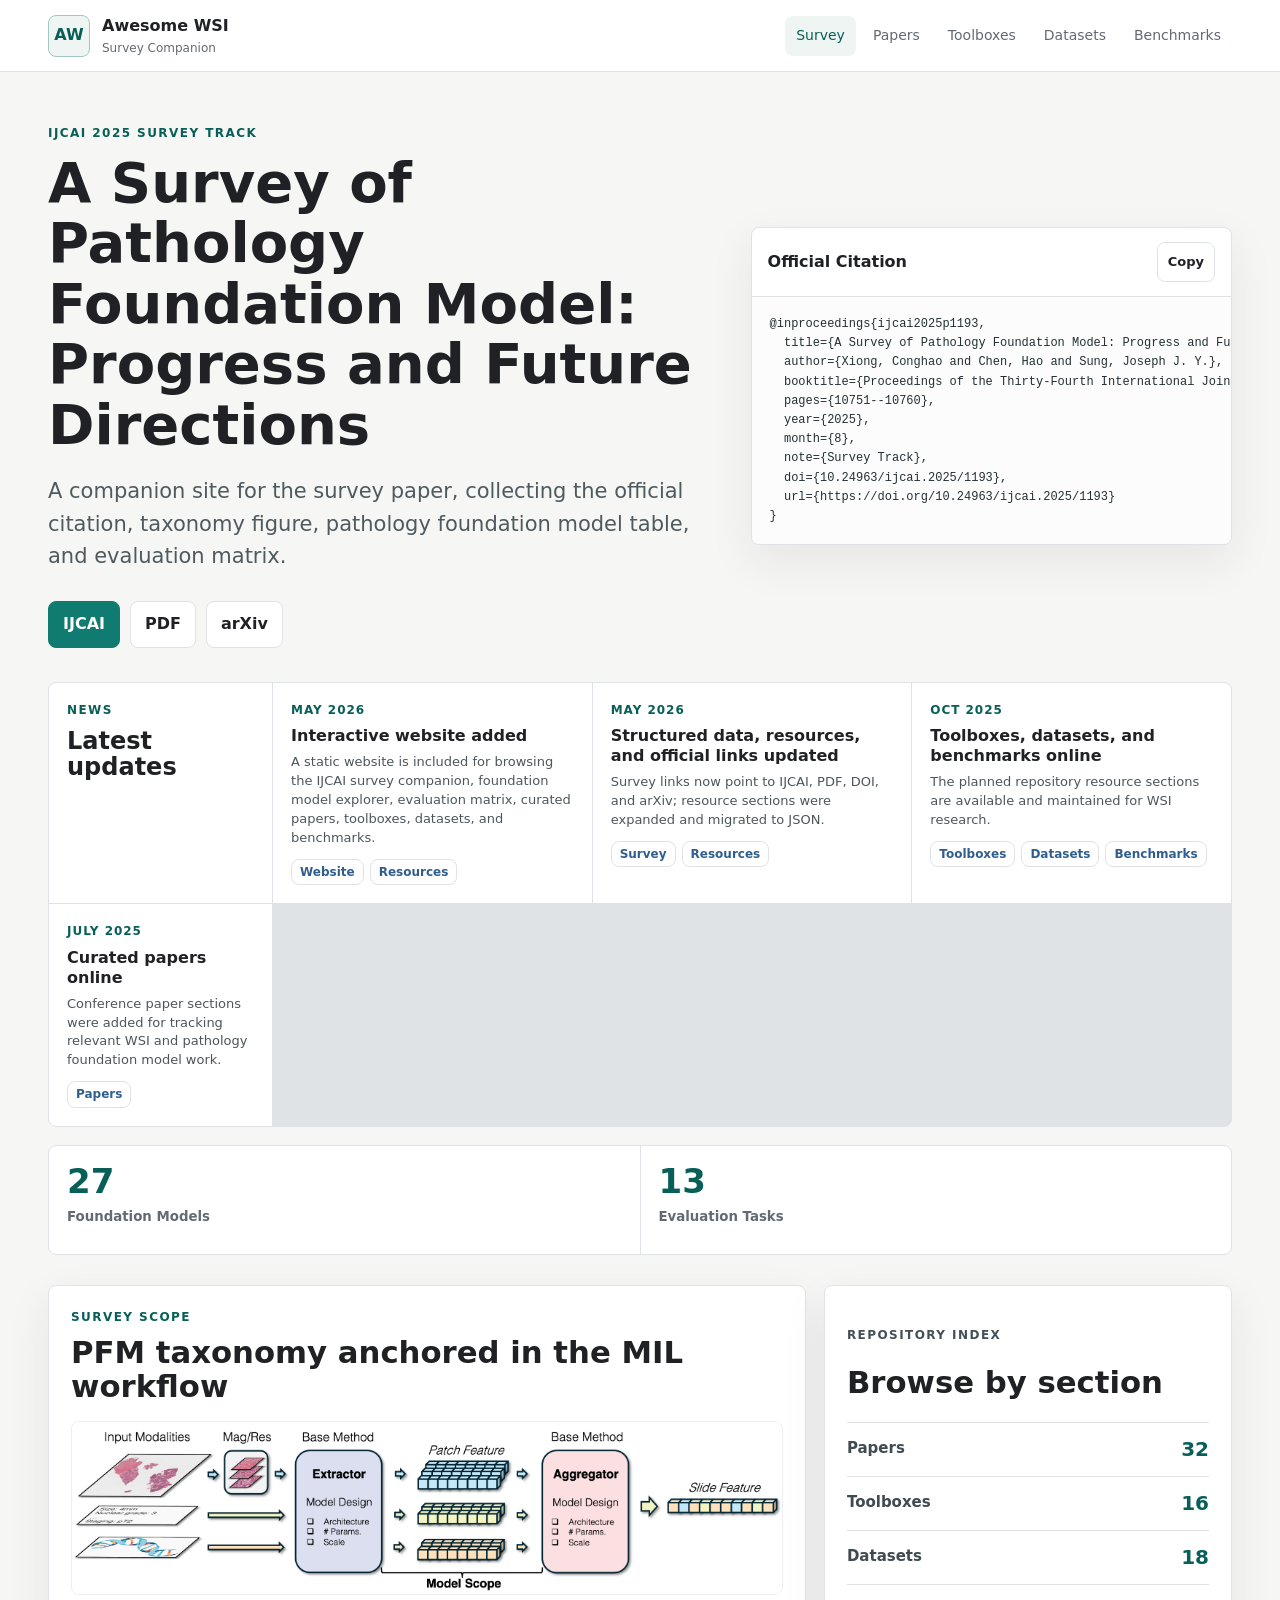
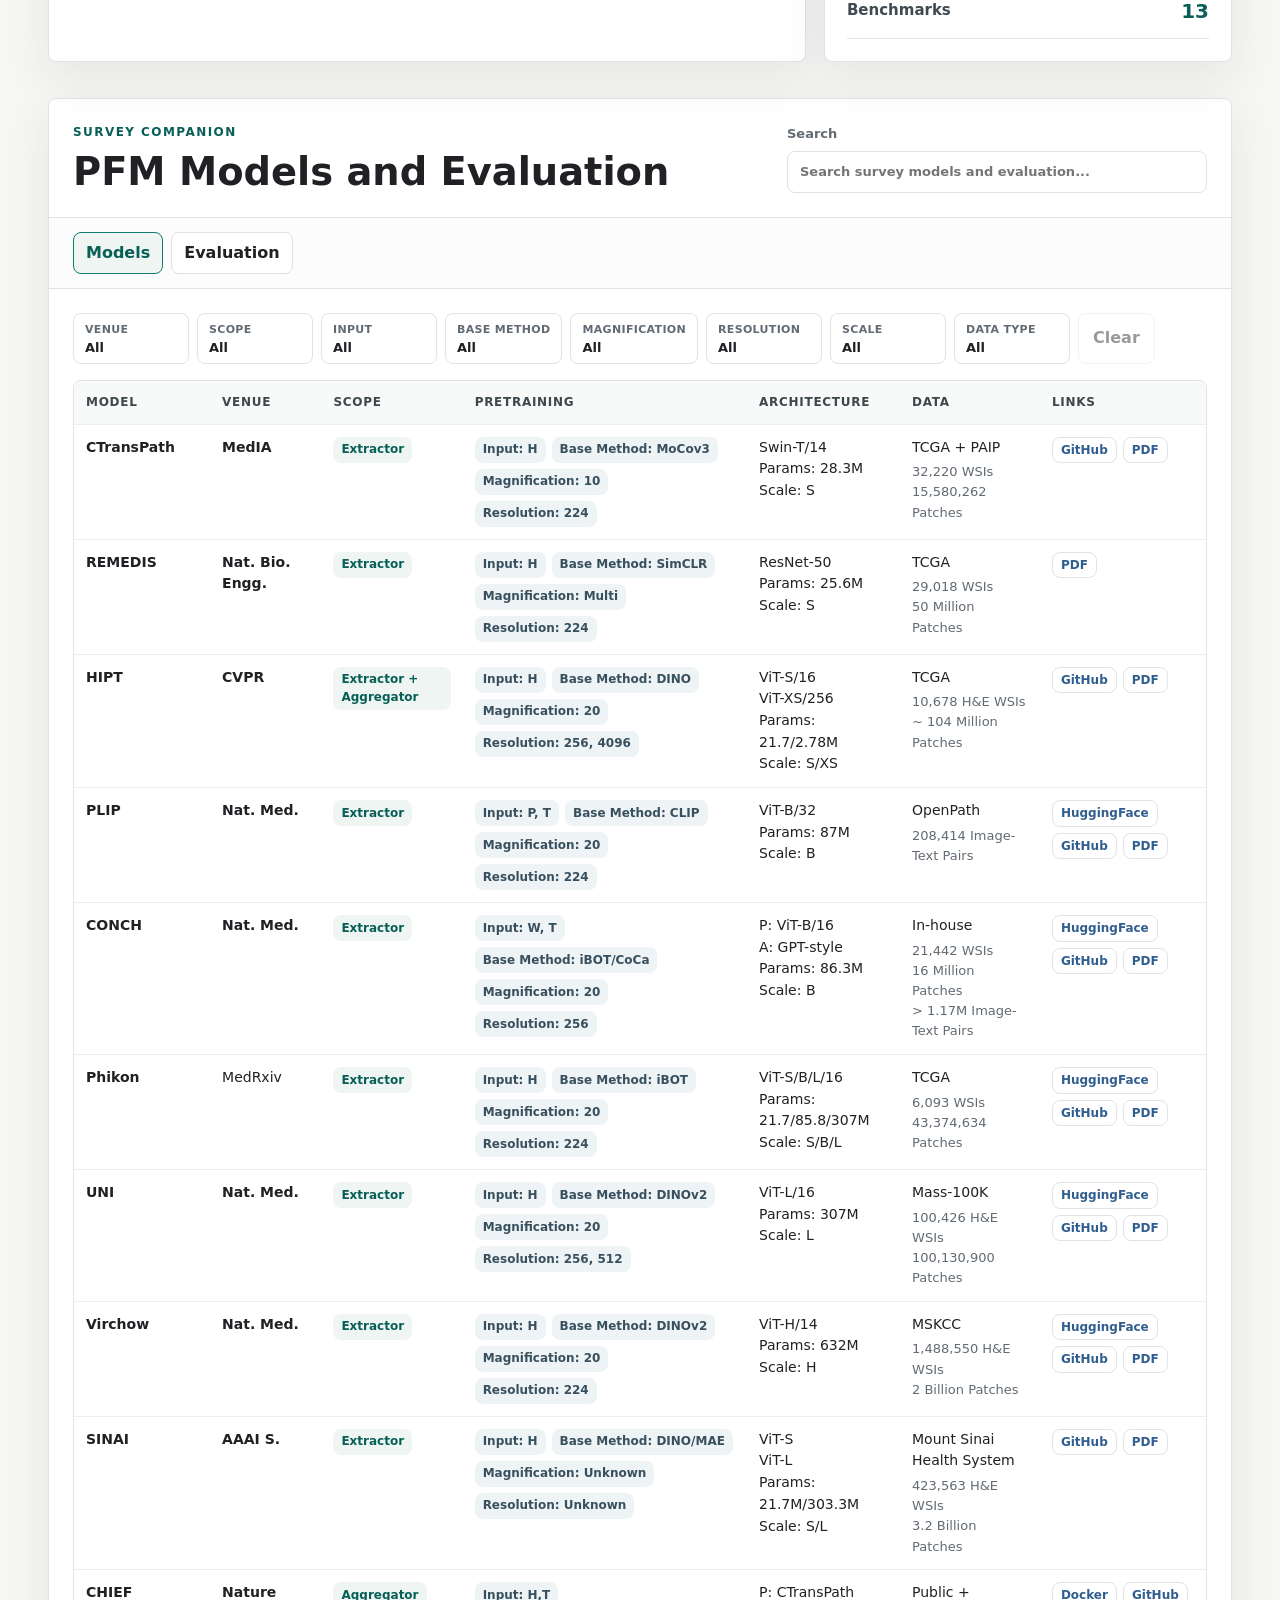
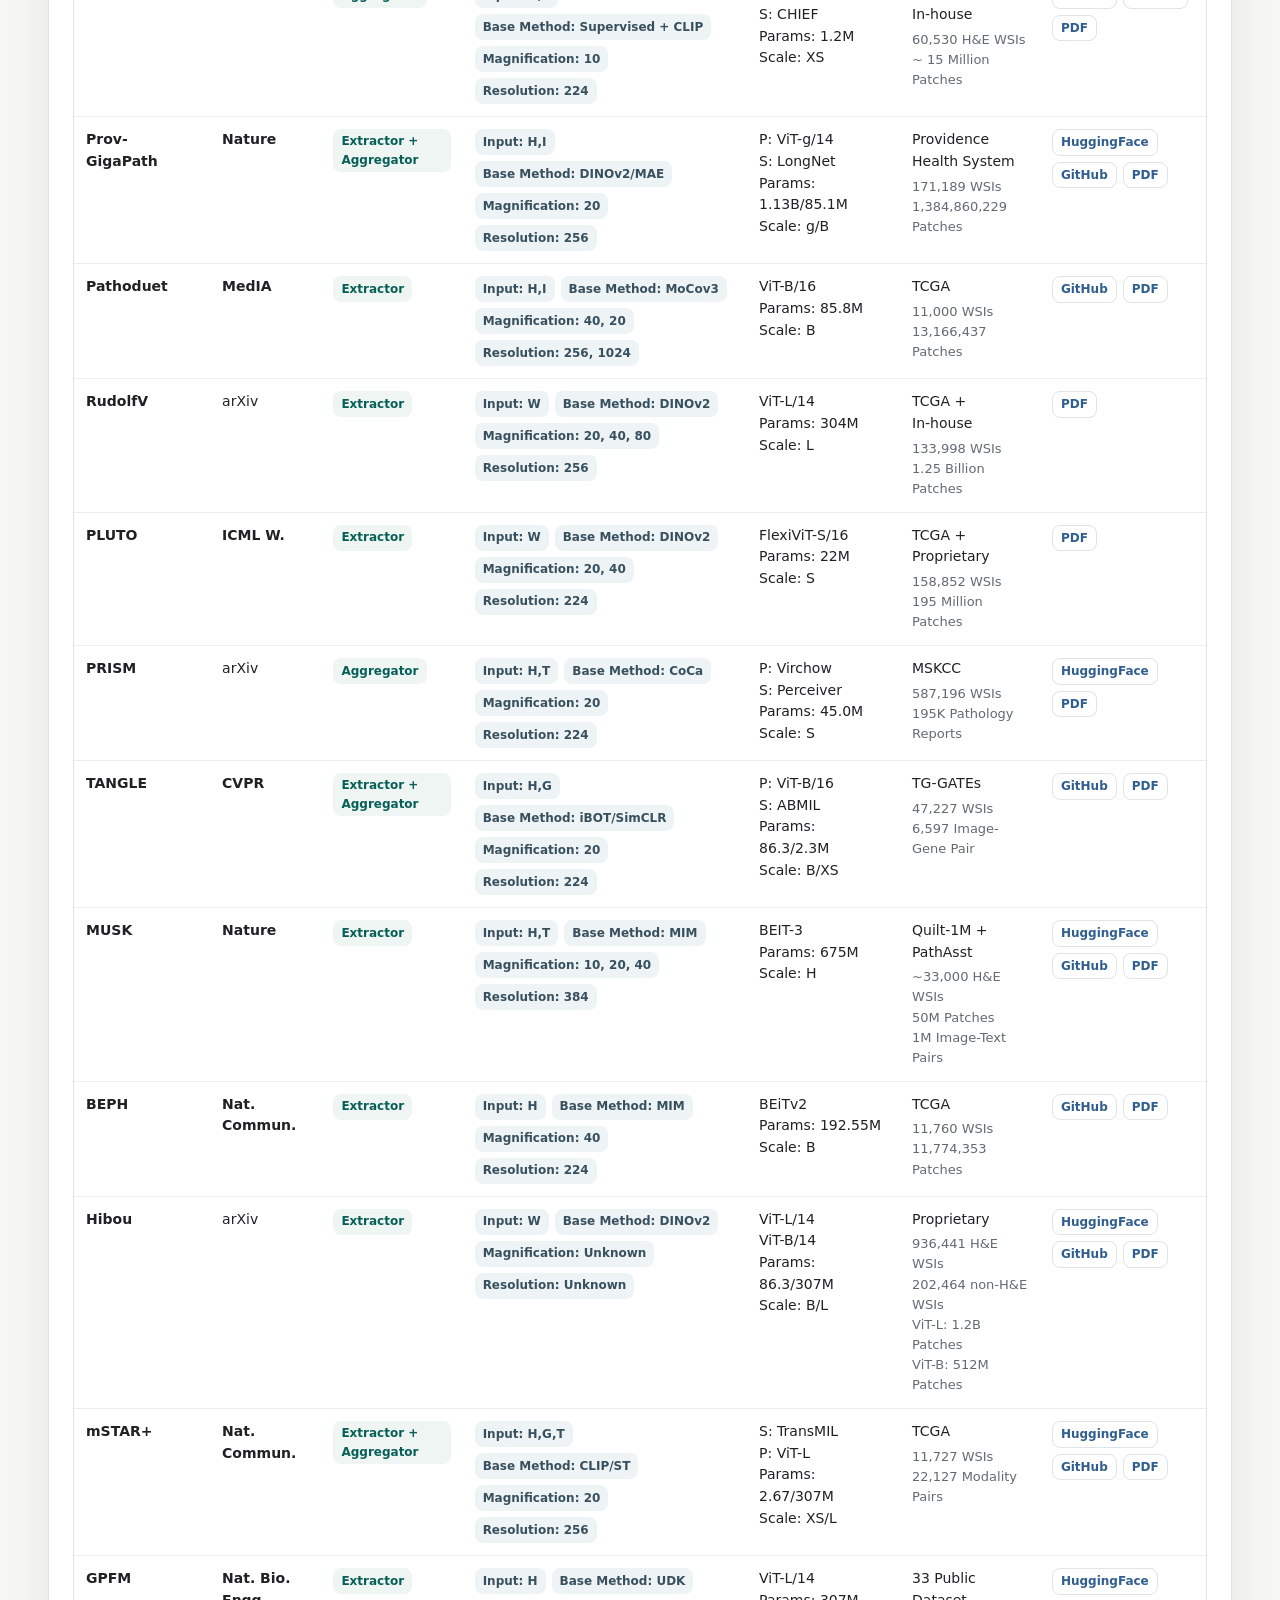
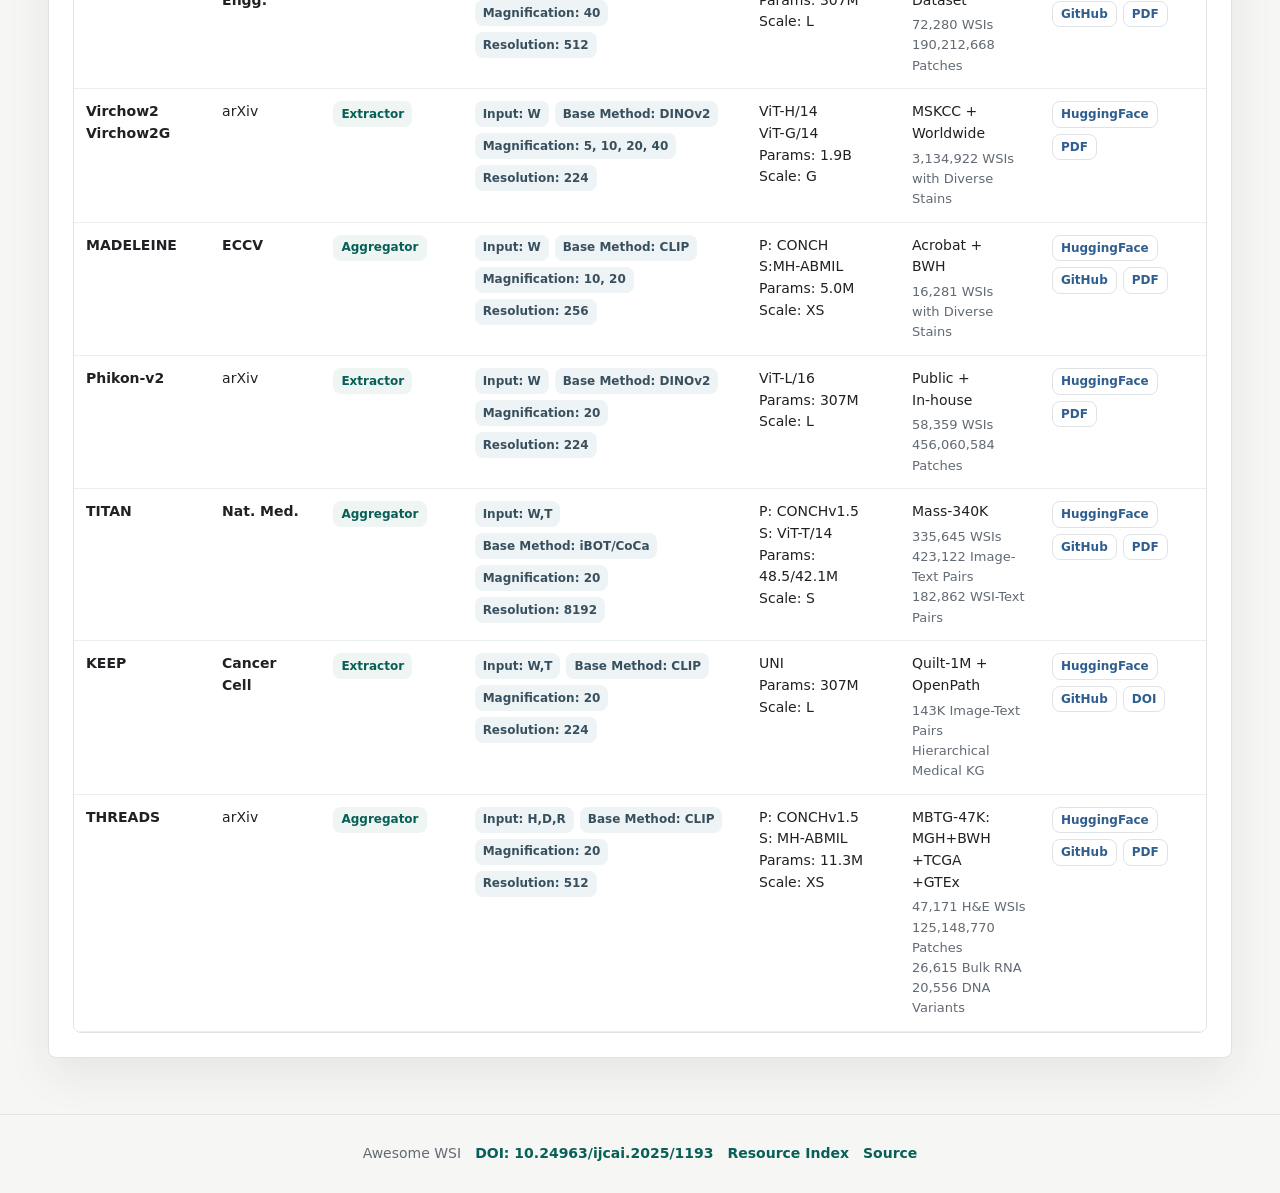
==== index.html @ 8c127a5b "Add static website and update model venues" ====
<!doctype html>
<html lang="en">
  <head>
    <meta charset="utf-8">
    <meta name="viewport" content="width=device-width, initial-scale=1">
    <title>Awesome WSI | Survey</title>
    <meta
      name="description"
      content="Companion site for the IJCAI 2025 survey on pathology foundation models."
    >
    <link rel="stylesheet" href="assets/styles.css">
  </head>
  <body>
    <header class="site-header">
      <a class="brand" href="index.html#survey" aria-label="Awesome WSI home">
        <span class="brand-mark">AW</span>
        <span>
          <strong>Awesome WSI</strong>
          <small>Survey Companion</small>
        </span>
      </a>
      <nav class="top-nav" aria-label="Primary navigation">
        <a href="#survey">Survey</a>
        <a href="resources.html#papers">Papers</a>
        <a href="resources.html#toolboxes">Toolboxes</a>
        <a href="resources.html#datasets">Datasets</a>
        <a href="resources.html#benchmarks">Benchmarks</a>
      </nav>
    </header>

    <main>
      <section class="hero" id="survey">
        <div class="hero-copy">
          <p class="eyebrow">IJCAI 2025 Survey Track</p>
          <h1>A Survey of Pathology Foundation Model: Progress and Future Directions</h1>
          <p class="lede">
            A companion site for the survey paper, collecting the official citation, taxonomy figure,
            pathology foundation model table, and evaluation matrix.
          </p>
          <div class="action-row" aria-label="Survey links">
            <a class="button primary" href="https://www.ijcai.org/proceedings/2025/1193" target="_blank" rel="noreferrer">IJCAI</a>
            <a class="button" href="https://www.ijcai.org/proceedings/2025/1193.pdf" target="_blank" rel="noreferrer">PDF</a>
            <a class="button" href="https://arxiv.org/abs/2504.04045" target="_blank" rel="noreferrer">arXiv</a>
          </div>
        </div>
        <div class="survey-panel" aria-label="Survey citation">
          <div class="panel-heading">
            <span>Official Citation</span>
            <button class="icon-button" id="copyCitation" type="button" aria-label="Copy BibTeX citation">Copy</button>
          </div>
          <pre id="citationText">@inproceedings{ijcai2025p1193,
  title={A Survey of Pathology Foundation Model: Progress and Future Directions},
  author={Xiong, Conghao and Chen, Hao and Sung, Joseph J. Y.},
  booktitle={Proceedings of the Thirty-Fourth International Joint Conference on Artificial Intelligence, IJCAI-25},
  pages={10751--10760},
  year={2025},
  month={8},
  note={Survey Track},
  doi={10.24963/ijcai.2025/1193},
  url={https://doi.org/10.24963/ijcai.2025/1193}
}</pre>
        </div>
      </section>

      <section class="news-board" aria-label="News">
        <div class="news-heading">
          <p class="eyebrow">News</p>
          <h2>Latest updates</h2>
        </div>
        <div class="news-list" id="newsList"></div>
      </section>

      <section class="summary-band" aria-label="Survey companion summary">
        <div class="metric">
          <span id="modelCount">--</span>
          <small>Foundation Models</small>
        </div>
        <div class="metric">
          <span id="evalTaskCount">--</span>
          <small>Evaluation Tasks</small>
        </div>
      </section>

      <section class="section-grid">
        <article class="taxonomy-figure">
          <div class="section-title compact">
            <p class="eyebrow">Survey Scope</p>
            <h2>PFM taxonomy anchored in the MIL workflow</h2>
          </div>
          <img src="MIL.png" alt="Hierarchical taxonomy integrated within the MIL framework for pathology foundation models">
        </article>
        <article class="resource-callout">
          <div class="section-title compact">
            <p class="eyebrow">Repository Index</p>
            <h2>Browse by section</h2>
          </div>
          <nav class="section-index" aria-label="Repository sections">
            <a href="resources.html#papers">
              <span>Papers</span>
              <strong id="paperCount">--</strong>
            </a>
            <a href="resources.html#toolboxes">
              <span>Toolboxes</span>
              <strong id="toolCount">--</strong>
            </a>
            <a href="resources.html#datasets">
              <span>Datasets</span>
              <strong id="datasetCount">--</strong>
            </a>
            <a href="resources.html#benchmarks">
              <span>Benchmarks</span>
              <strong id="benchmarkCount">--</strong>
            </a>
          </nav>
        </article>
      </section>

      <section class="workspace" id="survey-explorer" aria-label="Survey companion data explorer">
        <div class="workspace-bar">
          <div>
            <p class="eyebrow">Survey Companion</p>
            <h2>PFM Models and Evaluation</h2>
          </div>
          <label class="search-field">
            <span>Search</span>
            <input id="surveySearch" type="search" placeholder="Search survey models and evaluation...">
          </label>
        </div>

        <div class="tab-list" role="tablist" aria-label="Survey companion sections">
          <button class="tab active" type="button" data-survey-view="models">Models</button>
          <button class="tab" type="button" data-survey-view="evaluation">Evaluation</button>
        </div>

        <section class="view active" id="models" data-survey-panel="models">
          <div class="filter-panel" id="modelFilters" aria-label="Model filters"></div>
          <div class="table-wrap">
            <table class="data-table" id="modelTable">
              <thead>
                <tr>
                  <th>Model</th>
                  <th>Venue</th>
                  <th>Scope</th>
                  <th>Pretraining</th>
                  <th>Architecture</th>
                  <th>Data</th>
                  <th>Links</th>
                </tr>
              </thead>
              <tbody></tbody>
            </table>
          </div>
        </section>

        <section class="view" id="evaluation" data-survey-panel="evaluation">
          <div class="legend" id="evalLegend"></div>
          <div class="table-wrap">
            <table class="data-table compact-table" id="evaluationTable"></table>
          </div>
        </section>
      </section>
    </main>

    <footer class="site-footer">
      <span>Awesome WSI</span>
      <a href="https://doi.org/10.24963/ijcai.2025/1193" target="_blank" rel="noreferrer">DOI: 10.24963/ijcai.2025/1193</a>
      <a href="resources.html">Resource Index</a>
      <a href="https://github.com/BearCleverProud/AwesomeWSI" target="_blank" rel="noreferrer">Source</a>
    </footer>

    <script src="assets/app.js" defer></script>
  </body>
</html>
---- assets/styles.css ----
:root {
  color-scheme: light;
  --ink: #202124;
  --muted: #626a73;
  --line: #dfe3e6;
  --soft-line: #eceff1;
  --paper: #ffffff;
  --canvas: #f6f7f5;
  --wash: #eef5f2;
  --teal: #107c71;
  --teal-dark: #075f57;
  --berry: #8d315d;
  --amber: #b26b18;
  --blue: #2f5e8f;
  --shadow: 0 16px 45px rgba(32, 33, 36, 0.08);
  --radius: 8px;
  --font: Inter, ui-sans-serif, system-ui, -apple-system, BlinkMacSystemFont, "Segoe UI", sans-serif;
  --mono: "SFMono-Regular", Consolas, "Liberation Mono", monospace;
}

* {
  box-sizing: border-box;
}

html {
  scroll-behavior: smooth;
}

body {
  margin: 0;
  background: var(--canvas);
  color: var(--ink);
  font-family: var(--font);
  line-height: 1.55;
}

a {
  color: inherit;
  text-decoration: none;
}

button,
input,
select {
  font: inherit;
}

code,
pre {
  font-family: var(--mono);
}

.site-header {
  position: sticky;
  top: 0;
  z-index: 20;
  display: flex;
  align-items: center;
  justify-content: space-between;
  gap: 24px;
  min-height: 72px;
  padding: 14px clamp(18px, 4vw, 48px);
  background: rgba(255, 255, 255, 0.92);
  border-bottom: 1px solid var(--line);
  backdrop-filter: blur(16px);
}

.brand {
  display: inline-flex;
  align-items: center;
  gap: 12px;
  min-width: 210px;
}

.brand-mark {
  display: grid;
  width: 42px;
  height: 42px;
  place-items: center;
  border: 1px solid #9fc9c0;
  border-radius: var(--radius);
  background: var(--wash);
  color: var(--teal-dark);
  font-weight: 800;
  letter-spacing: 0;
}

.brand strong,
.brand small {
  display: block;
}

.brand small {
  color: var(--muted);
  font-size: 12px;
}

.top-nav {
  display: flex;
  flex-wrap: wrap;
  justify-content: flex-end;
  gap: 6px;
}

.top-nav a {
  padding: 9px 11px;
  border-radius: var(--radius);
  color: var(--muted);
  font-size: 14px;
}

.top-nav a:hover,
.top-nav a:focus-visible,
.top-nav a.active {
  background: var(--wash);
  color: var(--teal-dark);
}

main {
  width: min(1440px, 100%);
  margin: 0 auto;
  padding: 0 clamp(16px, 4vw, 48px) 56px;
}

.hero {
  display: grid;
  grid-template-columns: minmax(0, 1.15fr) minmax(340px, 0.85fr);
  gap: clamp(24px, 4vw, 56px);
  align-items: center;
  min-height: min(600px, calc(100vh - 72px));
  padding: 52px 0 34px;
}

.hero-copy {
  max-width: 820px;
}

.eyebrow {
  margin: 0 0 10px;
  color: var(--teal-dark);
  font-size: 12px;
  font-weight: 800;
  letter-spacing: 0.12em;
  text-transform: uppercase;
}

h1,
h2,
h3 {
  margin: 0;
  line-height: 1.08;
  letter-spacing: 0;
}

h1 {
  max-width: 860px;
  font-size: clamp(34px, 4.8vw, 56px);
  font-weight: 850;
}

h2 {
  font-size: clamp(26px, 3vw, 42px);
}

h3 {
  font-size: 19px;
}

.lede {
  max-width: 760px;
  margin: 20px 0 0;
  color: #4f5a5f;
  font-size: clamp(17px, 1.8vw, 21px);
}

.action-row {
  display: flex;
  flex-wrap: wrap;
  gap: 10px;
  margin-top: 28px;
}

.button,
.icon-button,
.tab {
  min-height: 40px;
  border: 1px solid var(--line);
  border-radius: var(--radius);
  background: var(--paper);
  color: var(--ink);
  cursor: pointer;
}

.button {
  display: inline-flex;
  align-items: center;
  justify-content: center;
  padding: 10px 14px;
  font-weight: 700;
}

.button.primary {
  border-color: var(--teal);
  background: var(--teal);
  color: #ffffff;
}

.button:hover,
.icon-button:hover,
.tab:hover {
  border-color: #9fb8b2;
}

.survey-panel,
.taxonomy-figure,
.resource-callout,
.workspace {
  border: 1px solid var(--line);
  border-radius: var(--radius);
  background: var(--paper);
  box-shadow: var(--shadow);
}

.survey-panel {
  overflow: hidden;
}

.panel-heading {
  display: flex;
  align-items: center;
  justify-content: space-between;
  gap: 16px;
  padding: 14px 16px;
  border-bottom: 1px solid var(--line);
  font-weight: 800;
}

.icon-button {
  padding: 7px 10px;
  font-size: 13px;
  font-weight: 800;
}

pre {
  max-height: 430px;
  margin: 0;
  overflow: auto;
  padding: 18px;
  background: #fbfcfb;
  color: #253034;
  font-size: 12px;
  line-height: 1.6;
}

.summary-band {
  display: grid;
  grid-template-columns: repeat(auto-fit, minmax(170px, 1fr));
  gap: 1px;
  overflow: hidden;
  margin: 0 0 30px;
  border: 1px solid var(--line);
  border-radius: var(--radius);
  background: var(--line);
}

.news-board {
  display: grid;
  grid-template-columns: minmax(190px, 0.7fr) repeat(3, minmax(0, 1fr));
  gap: 1px;
  overflow: hidden;
  margin: 0 0 18px;
  border: 1px solid var(--line);
  border-radius: var(--radius);
  background: var(--line);
}

.news-heading,
.news-item {
  min-height: 126px;
  padding: 18px;
  background: var(--paper);
}

.news-list {
  display: contents;
}

.news-heading h2 {
  font-size: 24px;
}

.news-item {
  display: grid;
  align-content: start;
  gap: 7px;
}

.news-item time {
  color: var(--teal-dark);
  font-size: 12px;
  font-weight: 850;
  letter-spacing: 0.08em;
  text-transform: uppercase;
}

.news-item strong {
  line-height: 1.25;
}

.news-item p {
  margin: 0;
  color: #4c565b;
  font-size: 13px;
  line-height: 1.45;
}

.news-item .link-list {
  margin-top: 4px;
}

.page-hero {
  padding: 64px 0 34px;
}

.page-hero h1 {
  max-width: 980px;
}

.page-hero .lede {
  max-width: 720px;
}

.metric {
  min-height: 108px;
  padding: 18px;
  background: var(--paper);
}

.metric span {
  display: block;
  color: var(--teal-dark);
  font-size: 34px;
  font-weight: 850;
  line-height: 1;
}

.metric small {
  display: block;
  margin-top: 9px;
  color: var(--muted);
  font-weight: 700;
}

.section-grid {
  display: grid;
  grid-template-columns: minmax(0, 1.3fr) minmax(320px, 0.7fr);
  gap: 18px;
  align-items: stretch;
  margin-bottom: 36px;
}

.taxonomy-figure,
.resource-callout {
  padding: 22px;
}

.taxonomy-figure img {
  display: block;
  width: 100%;
  margin-top: 18px;
  border: 1px solid var(--soft-line);
  border-radius: var(--radius);
  background: #fff;
}

.section-title.compact h2 {
  font-size: clamp(22px, 2.4vw, 34px);
}

.resource-callout {
  display: flex;
  align-self: stretch;
  flex-direction: column;
  justify-content: flex-start;
}

.resource-callout p {
  margin: 18px 0 22px;
  color: #445056;
}

.section-index {
  display: grid;
  margin-top: 22px;
  border-top: 1px solid var(--line);
}

.section-index a {
  display: flex;
  align-items: center;
  justify-content: space-between;
  gap: 14px;
  min-height: 54px;
  border-bottom: 1px solid var(--line);
  color: #3f4b50;
  font-weight: 800;
}

.section-index a:hover,
.section-index a:focus-visible {
  color: var(--teal-dark);
}

.section-index span {
  font-size: 15px;
}

.section-index strong {
  color: var(--teal-dark);
  font-size: 20px;
}

.workspace {
  overflow: hidden;
  scroll-margin-top: 96px;
}

.workspace-bar {
  display: flex;
  align-items: end;
  justify-content: space-between;
  gap: 24px;
  padding: 24px;
  border-bottom: 1px solid var(--line);
}

.search-field {
  display: grid;
  gap: 6px;
  width: min(420px, 100%);
  color: var(--muted);
  font-size: 13px;
  font-weight: 800;
}

.search-field input {
  width: 100%;
  height: 42px;
  border: 1px solid var(--line);
  border-radius: var(--radius);
  background: var(--paper);
  color: var(--ink);
}

.search-field input {
  padding: 0 12px;
}

.tab-list {
  display: flex;
  gap: 8px;
  padding: 14px 24px;
  overflow-x: auto;
  border-bottom: 1px solid var(--line);
  background: #fbfcfb;
}

.tab {
  padding: 8px 12px;
  white-space: nowrap;
  font-weight: 800;
}

.tab.active {
  border-color: var(--teal);
  background: var(--wash);
  color: var(--teal-dark);
}

.view {
  display: none;
  padding: 24px;
}

.view.active {
  display: block;
}

.tab-summary {
  display: flex;
  flex-wrap: wrap;
  gap: 1px;
  overflow: hidden;
  margin-bottom: 18px;
  border: 1px solid var(--line);
  border-radius: var(--radius);
  background: var(--line);
}

.summary-stat {
  display: grid;
  min-width: 170px;
  flex: 1;
  gap: 4px;
  padding: 14px 16px;
  background: #fbfcfb;
}

.summary-stat strong {
  color: var(--teal-dark);
  font-size: 24px;
  line-height: 1;
}

.summary-stat small {
  color: var(--muted);
  font-size: 12px;
  font-weight: 800;
  letter-spacing: 0.04em;
  text-transform: uppercase;
}

.ecosystem {
  margin-top: 48px;
  scroll-margin-top: 96px;
}

.ecosystem-heading {
  display: grid;
  grid-template-columns: minmax(0, 1fr) minmax(280px, 0.7fr);
  gap: 24px;
  align-items: end;
  margin-bottom: 18px;
}

.ecosystem-heading p:last-child {
  margin: 0;
  color: #4c565b;
  font-size: 16px;
}

.ecosystem-metrics {
  margin-bottom: 24px;
}

.filter-panel {
  margin-bottom: 16px;
}

.filter-strip {
  display: flex;
  flex-wrap: wrap;
  gap: 8px;
}

.filter-menu-button,
.filter-option,
.filter-clear {
  border: 1px solid var(--line);
  border-radius: var(--radius);
  background: var(--paper);
  color: var(--ink);
  cursor: pointer;
}

.filter-menu-button {
  display: grid;
  min-width: 116px;
  min-height: 46px;
  gap: 2px;
  padding: 7px 11px;
  text-align: left;
}

.filter-menu-button span {
  color: var(--muted);
  font-size: 11px;
  font-weight: 800;
  letter-spacing: 0.03em;
  text-transform: uppercase;
}

.filter-menu-button strong {
  max-width: 128px;
  overflow: hidden;
  font-size: 13px;
  line-height: 1.2;
  text-overflow: ellipsis;
  white-space: nowrap;
}

.filter-menu-button:hover,
.filter-menu-button.active,
.filter-option:hover,
.filter-option.active {
  border-color: var(--teal);
  background: var(--wash);
  color: var(--teal-dark);
}

.filter-clear {
  min-height: 46px;
  padding: 0 14px;
  font-weight: 800;
  white-space: nowrap;
}

.filter-clear:disabled {
  cursor: default;
  opacity: 0.45;
}

.filter-popover {
  margin-top: 10px;
  padding: 14px;
  border: 1px solid var(--line);
  border-radius: var(--radius);
  background: #fbfcfb;
}

.filter-options {
  display: flex;
  flex-wrap: wrap;
  gap: 8px;
}

.filter-option {
  min-height: 34px;
  padding: 6px 10px;
  font-size: 13px;
  font-weight: 800;
}

.table-wrap {
  overflow: auto;
  border: 1px solid var(--line);
  border-radius: var(--radius);
}

.data-table {
  width: 100%;
  min-width: 980px;
  border-collapse: collapse;
  background: var(--paper);
  font-size: 14px;
}

.data-table th,
.data-table td {
  padding: 12px;
  border-bottom: 1px solid var(--soft-line);
  text-align: left;
  vertical-align: top;
}

.data-table th {
  position: sticky;
  top: 0;
  z-index: 1;
  background: #f7faf8;
  color: #3d474c;
  font-size: 12px;
  letter-spacing: 0.06em;
  text-transform: uppercase;
}

.data-table tbody tr:hover {
  background: #fbfbf7;
}

.compact-table {
  min-width: 1120px;
  font-size: 13px;
}

.model-name {
  font-weight: 850;
}

.muted-lines {
  display: inline-block;
  margin-top: 4px;
  color: var(--muted);
  font-size: 13px;
}

.tag-list,
.link-list {
  display: flex;
  flex-wrap: wrap;
  gap: 6px;
}

.tag,
.link-pill,
.score-pill {
  display: inline-flex;
  align-items: center;
  min-height: 26px;
  padding: 3px 8px;
  border-radius: var(--radius);
  font-size: 12px;
  font-weight: 800;
}

.tag {
  background: #eef3f6;
  color: #38505e;
}

.tag.teal {
  background: var(--wash);
  color: var(--teal-dark);
}

.tag.berry {
  background: #f6edf2;
  color: var(--berry);
}

.link-pill {
  border: 1px solid var(--line);
  background: #fff;
  color: var(--blue);
}

.score-pill {
  justify-content: center;
  min-width: 34px;
  background: #f3f4f1;
  color: #41484d;
}

.score-pill.missing {
  color: #8b9397;
  background: #f7f7f5;
}

.score-pill.positive {
  background: var(--wash);
  color: var(--teal-dark);
}

.score-pill.zero-shot {
  background: #f2f0fa;
  color: #57478c;
}

.score-pill.finetune {
  background: #f7efe5;
  color: var(--amber);
}

.legend {
  display: flex;
  flex-wrap: wrap;
  gap: 8px;
  margin-bottom: 16px;
}

.legend-item {
  display: inline-flex;
  align-items: center;
  gap: 8px;
  min-height: 32px;
  padding: 5px 9px;
  border: 1px solid var(--line);
  border-radius: var(--radius);
  background: var(--paper);
  color: var(--muted);
  font-size: 13px;
  font-weight: 700;
}

.paper-list {
  display: grid;
  gap: 18px;
}

.conference-section {
  border: 1px solid var(--line);
  border-radius: var(--radius);
  background: var(--paper);
}

.conference-head {
  display: flex;
  align-items: center;
  justify-content: space-between;
  gap: 16px;
  padding: 16px;
  border-bottom: 1px solid var(--line);
}

.conference-head h3 {
  font-size: 22px;
}

.conference-date,
.empty-state {
  color: var(--muted);
  font-size: 13px;
  font-weight: 700;
}

.paper-items {
  display: grid;
  gap: 1px;
  background: var(--soft-line);
}

.paper-item {
  display: grid;
  gap: 8px;
  padding: 16px;
  background: var(--paper);
}

.paper-item h4 {
  margin: 0;
  font-size: 16px;
  line-height: 1.35;
}

.paper-item p {
  margin: 0;
  color: #4c565b;
}

.empty-state {
  padding: 16px;
  background: #fbfcfb;
}

.resource-grid {
  display: grid;
  gap: 18px;
}

.resource-category-head {
  display: flex;
  align-items: center;
  justify-content: space-between;
  gap: 16px;
  margin-bottom: 10px;
}

.resource-category h3 {
  margin: 0;
}

.resource-category-head span {
  color: var(--muted);
  font-size: 12px;
  font-weight: 800;
  white-space: nowrap;
}

.resource-items {
  display: grid;
  grid-template-columns: repeat(2, minmax(0, 1fr));
  gap: 10px;
}

.resource-card {
  display: grid;
  gap: 8px;
  padding: 14px;
  border: 1px solid var(--line);
  border-radius: var(--radius);
  background: var(--paper);
}

.resource-card strong {
  color: var(--teal-dark);
}

.resource-card p {
  margin: 0;
  color: #4c565b;
  font-size: 14px;
}

.site-footer {
  display: flex;
  flex-wrap: wrap;
  gap: 14px;
  justify-content: center;
  padding: 28px clamp(16px, 4vw, 48px);
  border-top: 1px solid var(--line);
  color: var(--muted);
  font-size: 14px;
}

.site-footer a {
  color: var(--teal-dark);
  font-weight: 800;
}

.load-error {
  margin: 16px;
  padding: 14px 16px;
  border: 1px solid #e0ad80;
  border-radius: var(--radius);
  background: #fff7ef;
  color: #6f3c12;
  font-weight: 700;
}

.sr-status {
  position: absolute;
  width: 1px;
  height: 1px;
  overflow: hidden;
  clip: rect(0, 0, 0, 0);
}

@media (max-width: 1020px) {
  .hero,
  .section-grid,
  .ecosystem-heading,
  .news-board {
    grid-template-columns: 1fr;
  }

  .hero {
    min-height: auto;
  }

}

@media (max-width: 760px) {
  .site-header {
    align-items: flex-start;
    flex-direction: column;
  }

  .top-nav {
    justify-content: flex-start;
  }

  .workspace-bar {
    align-items: stretch;
    flex-direction: column;
  }

  .summary-band,
  .resource-items {
    grid-template-columns: 1fr;
  }

  .view,
  .workspace-bar,
  .tab-list {
    padding-left: 16px;
    padding-right: 16px;
  }

  h1 {
    font-size: clamp(30px, 10vw, 42px);
  }
}
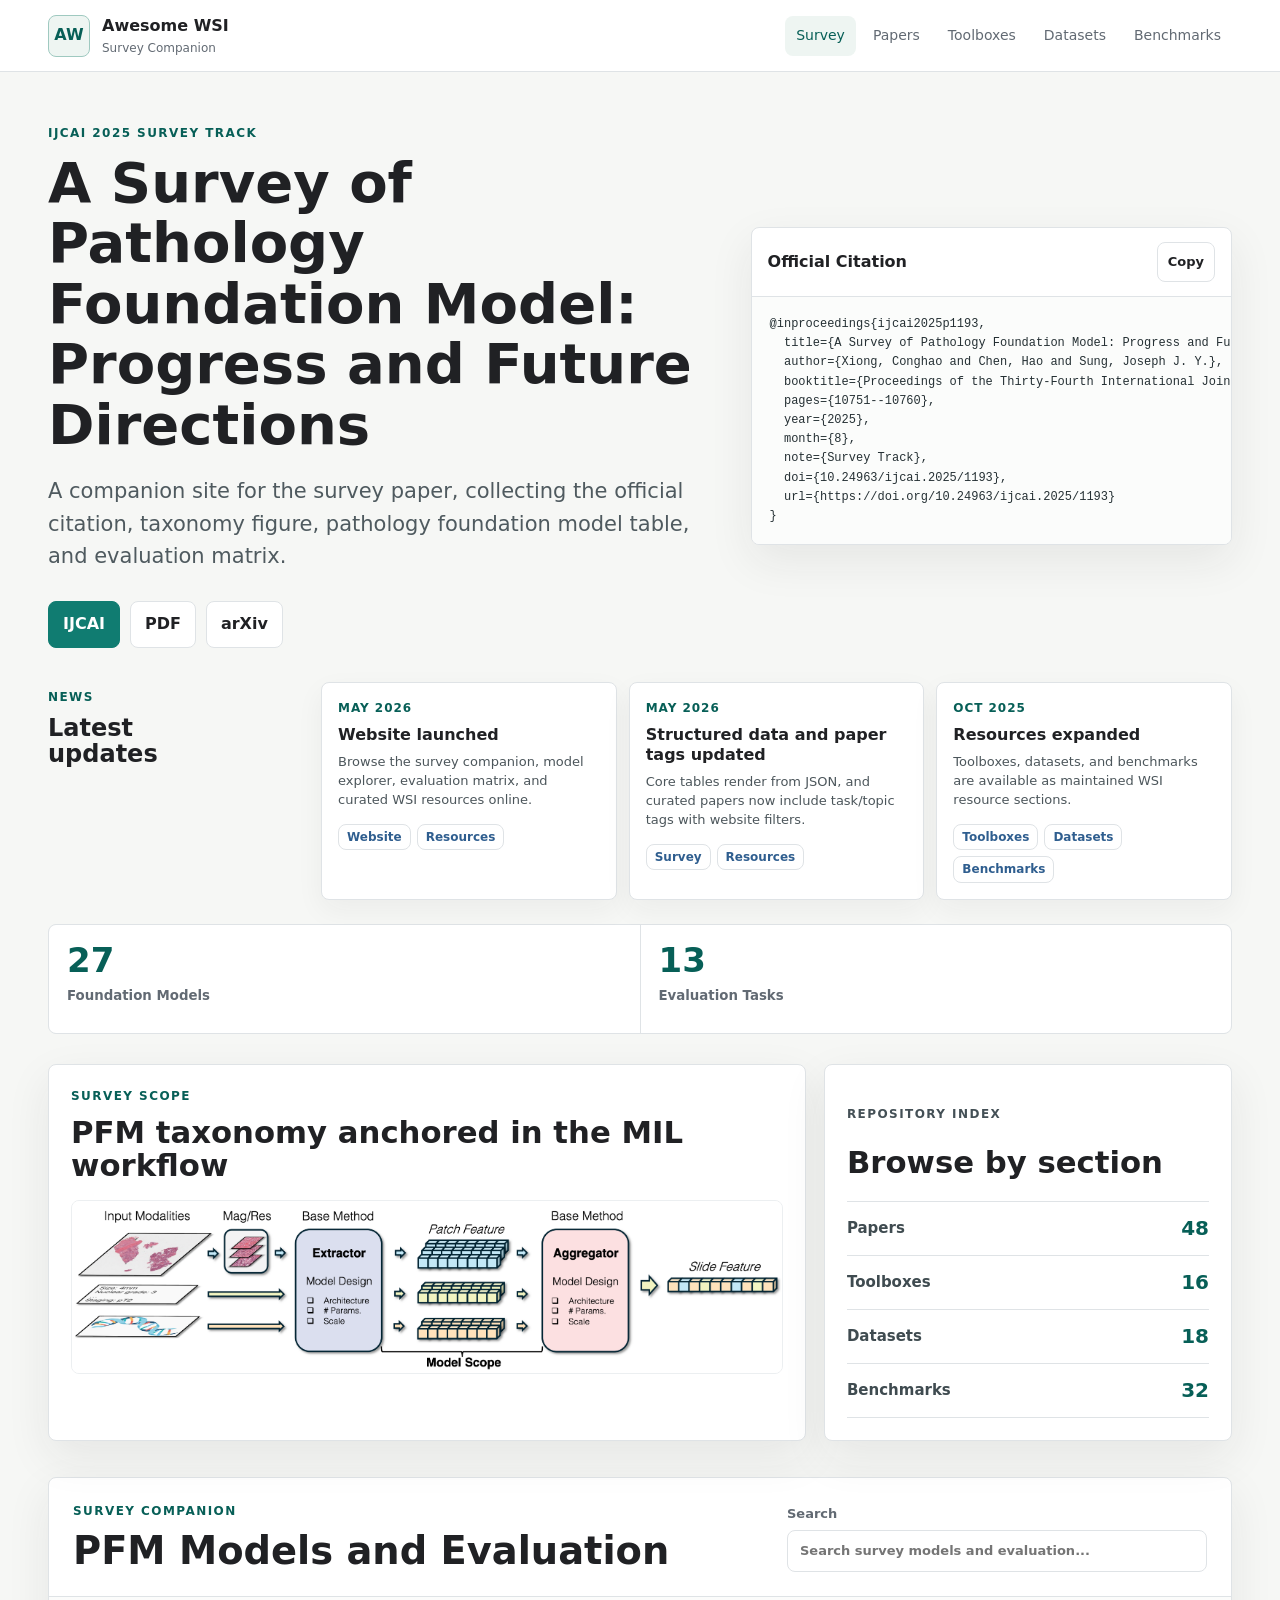
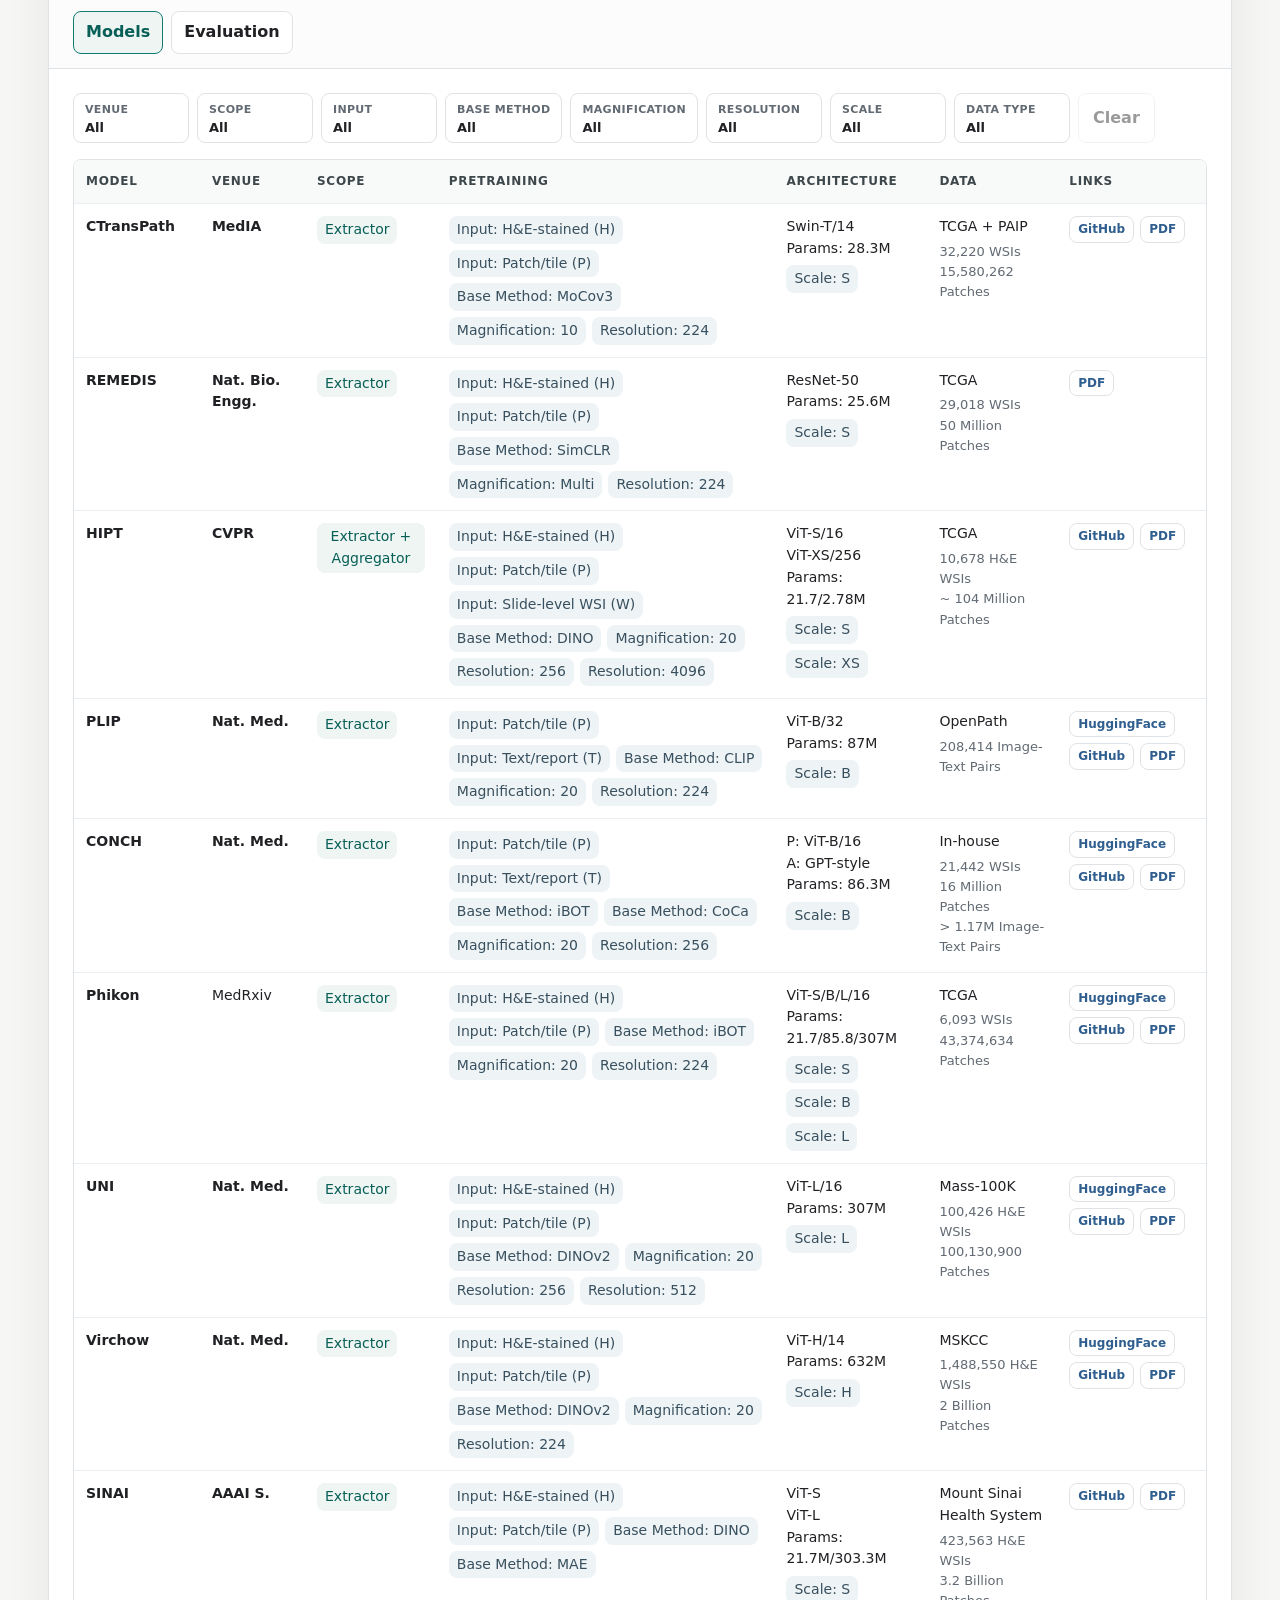
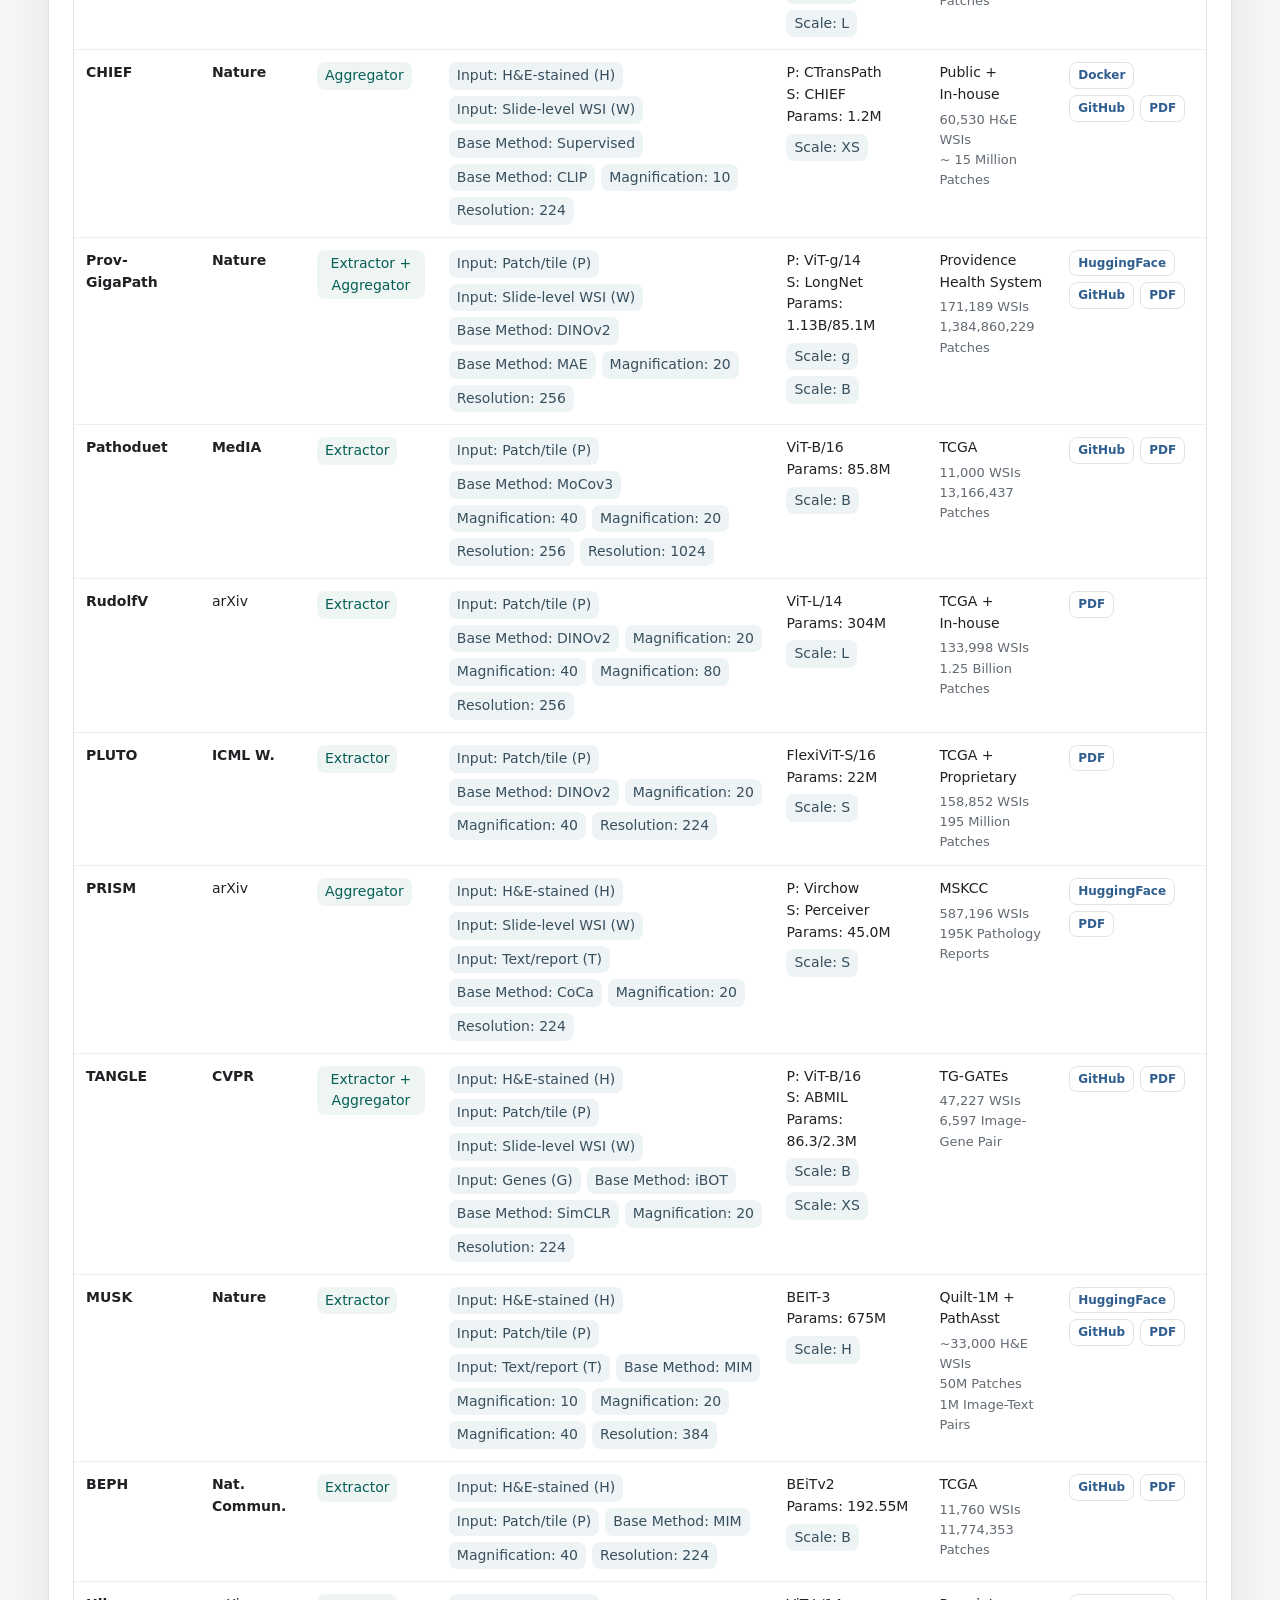
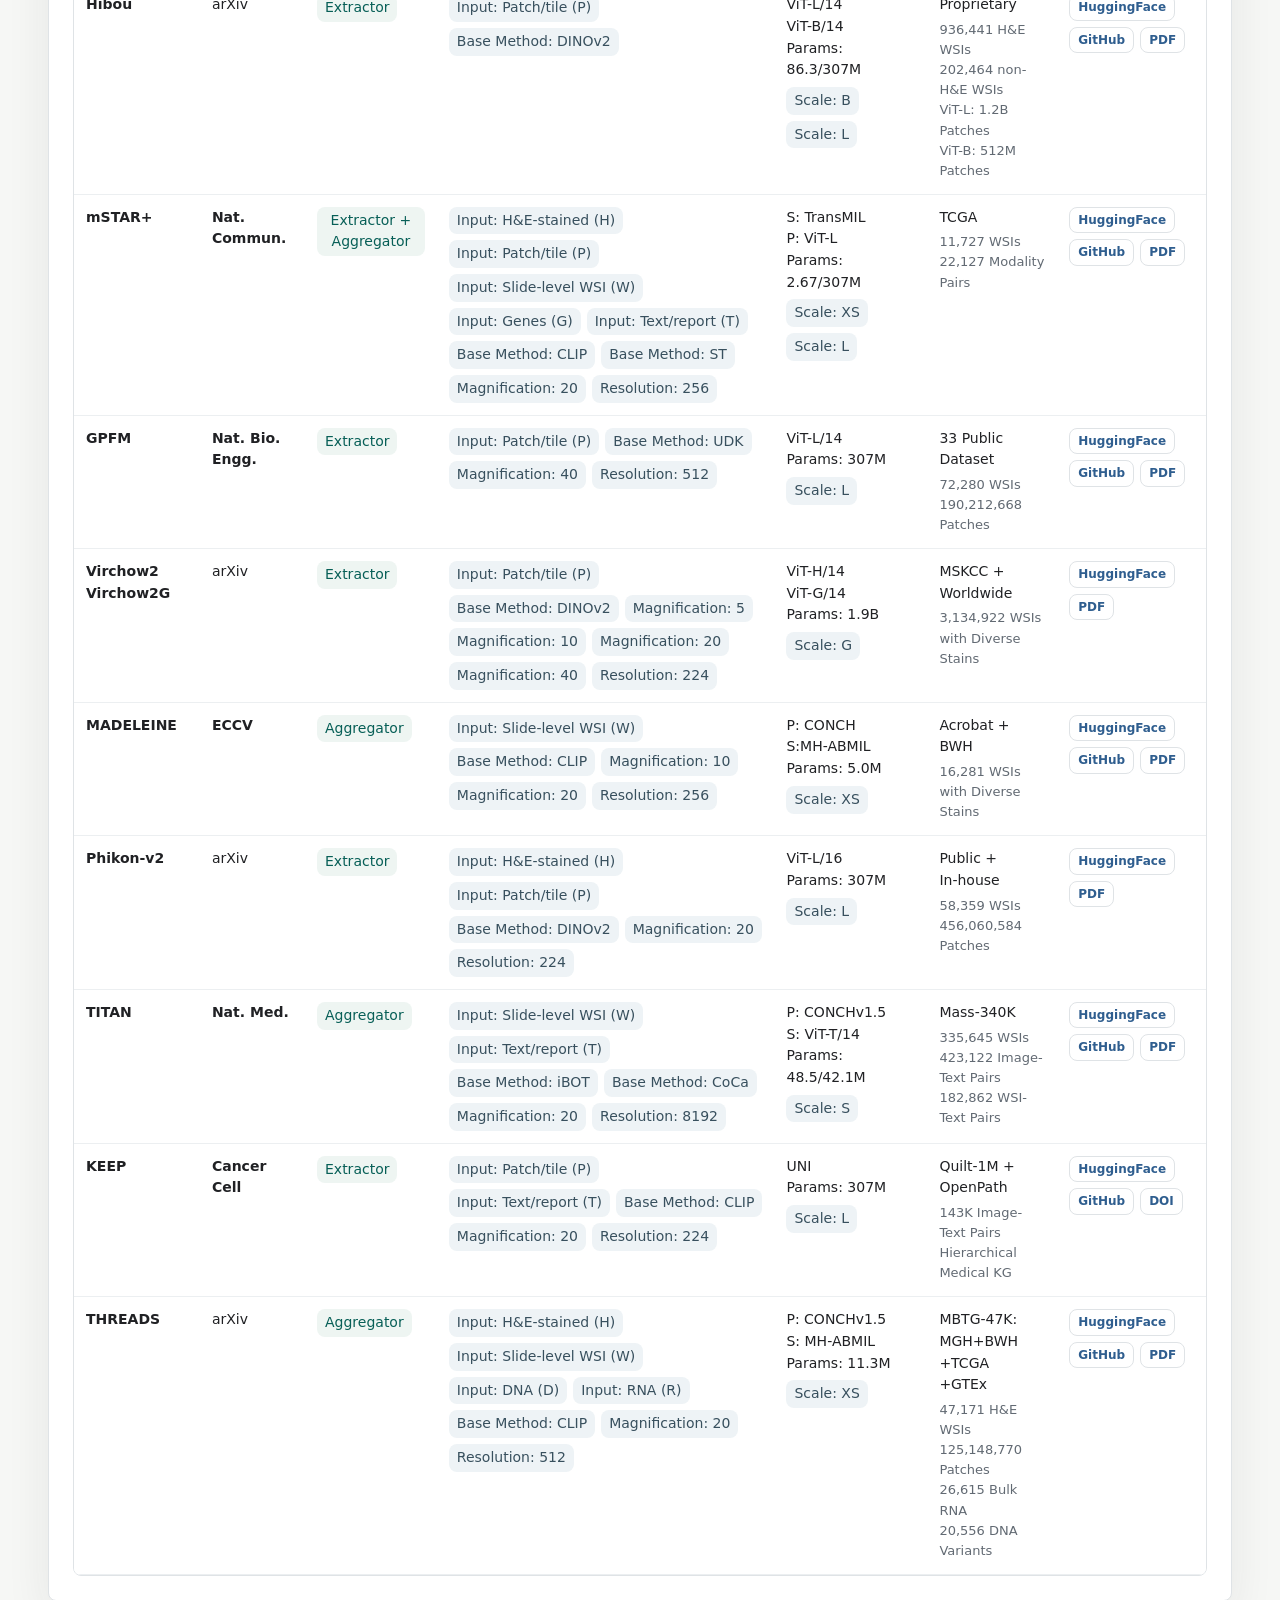
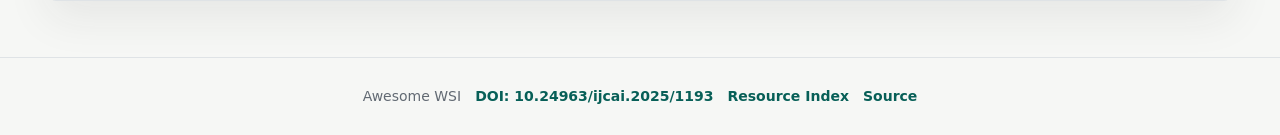
==== commit ec341784: "Improve mobile layout and benchmarks" ====
--- a/index.html
+++ b/index.html
@@ -134,7 +134,7 @@
 
         <section class="view active" id="models" data-survey-panel="models">
           <div class="filter-panel" id="modelFilters" aria-label="Model filters"></div>
-          <div class="table-wrap">
+          <div class="table-wrap model-table-wrap">
             <table class="data-table" id="modelTable">
               <thead>
                 <tr>
@@ -154,7 +154,7 @@
 
         <section class="view" id="evaluation" data-survey-panel="evaluation">
           <div class="legend" id="evalLegend"></div>
-          <div class="table-wrap">
+          <div class="table-wrap evaluation-table-wrap">
             <table class="data-table compact-table" id="evaluationTable"></table>
           </div>
         </section>
--- a/assets/styles.css
+++ b/assets/styles.css
@@ -265,34 +265,42 @@
 
 .news-board {
   display: grid;
-  grid-template-columns: minmax(190px, 0.7fr) repeat(3, minmax(0, 1fr));
-  gap: 1px;
-  overflow: hidden;
-  margin: 0 0 18px;
-  border: 1px solid var(--line);
-  border-radius: var(--radius);
-  background: var(--line);
+  grid-template-columns: minmax(180px, 0.28fr) minmax(0, 1fr);
+  align-items: stretch;
+  gap: 18px;
+  margin: 0 0 24px;
 }
 
 .news-heading,
 .news-item {
-  min-height: 126px;
-  padding: 18px;
   background: var(--paper);
 }
 
+.news-heading {
+  padding: 6px 0 0;
+  background: transparent;
+}
+
 .news-list {
-  display: contents;
+  display: grid;
+  grid-template-columns: repeat(3, minmax(0, 1fr));
+  gap: 12px;
 }
 
 .news-heading h2 {
+  max-width: 180px;
   font-size: 24px;
 }
 
 .news-item {
   display: grid;
   align-content: start;
-  gap: 7px;
+  gap: 8px;
+  min-height: 166px;
+  padding: 16px;
+  border: 1px solid var(--line);
+  border-radius: var(--radius);
+  box-shadow: 0 10px 28px rgba(32, 33, 36, 0.05);
 }
 
 .news-item time {
@@ -315,7 +323,7 @@
 }
 
 .news-item .link-list {
-  margin-top: 4px;
+  margin-top: 6px;
 }
 
 .page-hero {
@@ -545,6 +553,69 @@
 
 .filter-panel {
   margin-bottom: 16px;
+}
+
+.paper-tools {
+  display: grid;
+  gap: 12px;
+  margin-bottom: 16px;
+}
+
+.tag-definition-panel {
+  display: grid;
+  grid-template-columns: repeat(2, minmax(0, 1fr));
+  gap: 1px;
+  overflow: hidden;
+  border: 1px solid var(--line);
+  border-radius: var(--radius);
+  background: var(--line);
+}
+
+.definition-group {
+  display: grid;
+  gap: 10px;
+  padding: 14px;
+  background: #fbfcfb;
+}
+
+.definition-group strong {
+  display: flex;
+  flex-wrap: wrap;
+  gap: 6px;
+  align-items: baseline;
+}
+
+.definition-group strong span {
+  color: var(--muted);
+  font-size: 12px;
+  font-weight: 800;
+  text-transform: uppercase;
+}
+
+.definition-tags {
+  display: flex;
+  flex-wrap: wrap;
+  gap: 6px;
+}
+
+.definition-tag {
+  display: inline-flex;
+  align-items: center;
+  min-height: 26px;
+  padding: 3px 8px;
+  border: 1px solid var(--line);
+  border-radius: var(--radius);
+  background: var(--paper);
+  color: #405057;
+  cursor: pointer;
+  font-size: 12px;
+  font-weight: 800;
+}
+
+.definition-tag.active {
+  border-color: var(--teal);
+  background: var(--wash);
+  color: var(--teal-dark);
 }
 
 .filter-strip {
@@ -704,8 +775,20 @@
 }
 
 .tag {
+  border: 0;
   background: #eef3f6;
   color: #38505e;
+}
+
+.tag-button {
+  cursor: pointer;
+  font: inherit;
+}
+
+.tag-button:hover,
+.tag-button:focus-visible,
+.tag.active {
+  box-shadow: inset 0 0 0 1px currentColor;
 }
 
 .tag.teal {
@@ -820,6 +903,16 @@
   margin: 0;
   font-size: 16px;
   line-height: 1.35;
+}
+
+.paper-tags {
+  display: flex;
+  flex-wrap: wrap;
+  gap: 6px;
+}
+
+.model-meta-tags {
+  margin-top: 6px;
 }
 
 .paper-item p {
@@ -923,6 +1016,10 @@
     grid-template-columns: 1fr;
   }
 
+  .news-heading h2 {
+    max-width: none;
+  }
+
   .hero {
     min-height: auto;
   }
@@ -930,33 +1027,339 @@
 }
 
 @media (max-width: 760px) {
+  body {
+    overflow-x: hidden;
+  }
+
+  main {
+    padding: 0 12px 40px;
+  }
+
   .site-header {
     align-items: flex-start;
     flex-direction: column;
+    gap: 10px;
+    min-height: 0;
+    padding: 10px 12px 12px;
+  }
+
+  .brand {
+    min-width: 0;
+    gap: 10px;
+  }
+
+  .brand-mark {
+    width: 38px;
+    height: 38px;
+    flex: 0 0 auto;
+  }
+
+  .brand strong {
+    font-size: 15px;
+  }
+
+  .brand small {
+    font-size: 11px;
   }
 
   .top-nav {
+    width: 100%;
+    flex-wrap: nowrap;
     justify-content: flex-start;
+    overflow-x: auto;
+    padding-bottom: 2px;
+    scrollbar-width: none;
+    -webkit-overflow-scrolling: touch;
+  }
+
+  .top-nav::-webkit-scrollbar {
+    display: none;
+  }
+
+  .top-nav a {
+    flex: 0 0 auto;
+    padding: 8px 10px;
+    font-size: 13px;
+  }
+
+  .hero {
+    padding: 30px 0 24px;
+  }
+
+  .page-hero {
+    padding: 34px 0 24px;
   }
 
   .workspace-bar {
     align-items: stretch;
     flex-direction: column;
-  }
-
-  .summary-band,
-  .resource-items {
+    gap: 12px;
+    padding: 16px;
+  }
+
+  .workspace-bar h2 {
+    font-size: 24px;
+  }
+
+  .news-list {
     grid-template-columns: 1fr;
+  }
+
+  .resource-items,
+  .tag-definition-panel {
+    grid-template-columns: 1fr;
+  }
+
+  .summary-band {
+    grid-template-columns: repeat(2, minmax(0, 1fr));
+    gap: 8px;
+    border: 0;
+    background: transparent;
+  }
+
+  .metric {
+    min-height: 84px;
+    padding: 14px;
+    border: 1px solid var(--line);
+    border-radius: var(--radius);
+  }
+
+  .metric span {
+    font-size: 26px;
   }
 
   .view,
   .workspace-bar,
   .tab-list {
-    padding-left: 16px;
-    padding-right: 16px;
+    padding-left: 14px;
+    padding-right: 14px;
+  }
+
+  .tab-list {
+    gap: 6px;
+    padding-top: 10px;
+    padding-bottom: 10px;
+  }
+
+  .tab {
+    min-height: 36px;
+    padding: 7px 10px;
+    font-size: 13px;
+  }
+
+  .filter-strip {
+    flex-wrap: nowrap;
+    overflow-x: auto;
+    margin-right: -14px;
+    padding: 1px 14px 6px 0;
+    scrollbar-width: thin;
+    -webkit-overflow-scrolling: touch;
+  }
+
+  .filter-menu-button {
+    min-width: 124px;
+    min-height: 42px;
+    flex: 0 0 124px;
+    padding: 7px 10px;
+  }
+
+  .filter-menu-button strong {
+    max-width: 104px;
+    font-size: 12px;
+  }
+
+  .filter-clear {
+    min-height: 42px;
+    flex: 0 0 auto;
+    padding: 0 12px;
+  }
+
+  .filter-popover {
+    max-height: 280px;
+    overflow: auto;
+    margin-top: 8px;
+    padding: 10px;
+  }
+
+  .filter-options {
+    gap: 6px;
+  }
+
+  .filter-option {
+    min-height: 32px;
+    padding: 5px 9px;
+    font-size: 12px;
+  }
+
+  .model-table-wrap {
+    overflow: visible;
+    border: 0;
+    border-radius: 0;
+  }
+
+  #modelTable {
+    min-width: 0;
+    border-collapse: separate;
+    background: transparent;
+    font-size: 14px;
+  }
+
+  #modelTable,
+  #modelTable tbody,
+  #modelTable tr,
+  #modelTable td {
+    display: block;
+    width: 100%;
+  }
+
+  #modelTable thead {
+    display: none;
+  }
+
+  #modelTable tbody {
+    display: grid;
+    gap: 10px;
+  }
+
+  #modelTable tr {
+    display: grid;
+    grid-template-columns: repeat(6, minmax(0, 1fr));
+    column-gap: 10px;
+    padding: 10px 12px;
+    border: 1px solid var(--line);
+    border-radius: var(--radius);
+    background: var(--paper);
+    box-shadow: 0 8px 20px rgba(32, 33, 36, 0.05);
+  }
+
+  #modelTable td {
+    display: grid;
+    gap: 4px;
+    padding: 6px 0;
+    border-bottom: 0;
+  }
+
+  #modelTable td[data-label="Model"],
+  #modelTable td[data-label="Pretraining"] {
+    grid-column: 1 / -1;
+  }
+
+  #modelTable td[data-label="Scope"] {
+    grid-column: 4 / -1;
+  }
+
+  #modelTable td[data-label="Venue"] {
+    grid-column: 1 / 4;
+  }
+
+  #modelTable td[data-label="Architecture"] {
+    grid-column: 1 / 3;
+  }
+
+  #modelTable td[data-label="Data"] {
+    grid-column: 3 / 5;
+  }
+
+  #modelTable td[data-label="Links"] {
+    grid-column: 5 / -1;
+  }
+
+  #modelTable td[data-label="Venue"],
+  #modelTable td[data-label="Scope"],
+  #modelTable td[data-label="Pretraining"],
+  #modelTable td[data-label="Architecture"],
+  #modelTable td[data-label="Data"],
+  #modelTable td[data-label="Links"] {
+    align-content: start;
+    justify-items: center;
+    min-width: 0;
+    padding: 6px 0 8px;
+    text-align: center;
+  }
+
+  #modelTable td[data-label="Venue"],
+  #modelTable td[data-label="Scope"],
+  #modelTable td[data-label="Pretraining"],
+  #modelTable td[data-label="Architecture"],
+  #modelTable td[data-label="Data"],
+  #modelTable td[data-label="Links"] {
+    border-top: 1px solid var(--soft-line);
+  }
+
+  #modelTable td[data-label="Architecture"],
+  #modelTable td[data-label="Data"],
+  #modelTable td[data-label="Links"] {
+    padding-top: 8px;
+  }
+
+  #modelTable td::before {
+    content: attr(data-label);
+    color: var(--muted);
+    font-size: 11px;
+    font-weight: 850;
+    letter-spacing: 0.06em;
+    text-transform: uppercase;
+  }
+
+  #modelTable td[data-label="Model"] {
+    padding-top: 0;
+    padding-bottom: 6px;
+  }
+
+  #modelTable td[data-label="Model"]::before {
+    display: none;
+  }
+
+  #modelTable td[data-label="Pretraining"]::before {
+    width: 100%;
+    text-align: center;
+  }
+
+  #modelTable td[data-label="Pretraining"] .tag-list {
+    width: 100%;
+    justify-content: center;
+  }
+
+  #modelTable .model-name {
+    font-size: 18px;
+  }
+
+  #modelTable td[data-label="Architecture"] .model-meta-tags {
+    margin-top: 4px;
+  }
+
+  #modelTable td[data-label="Architecture"],
+  #modelTable td[data-label="Data"],
+  #modelTable td[data-label="Links"] {
+    overflow-wrap: anywhere;
+  }
+
+  #modelTable .muted-lines {
+    margin-top: 2px;
+    font-size: 12px;
+    line-height: 1.35;
+  }
+
+  #modelTable .tag-list,
+  #modelTable .link-list {
+    justify-content: center;
+    gap: 5px;
+  }
+
+  #modelTable .tag,
+  #modelTable .link-pill {
+    min-height: 24px;
+    padding: 3px 7px;
+    font-size: 11px;
   }
 
   h1 {
     font-size: clamp(30px, 10vw, 42px);
   }
 }
+
+@media (max-width: 420px) {
+  .summary-band {
+    grid-template-columns: 1fr;
+  }
+}
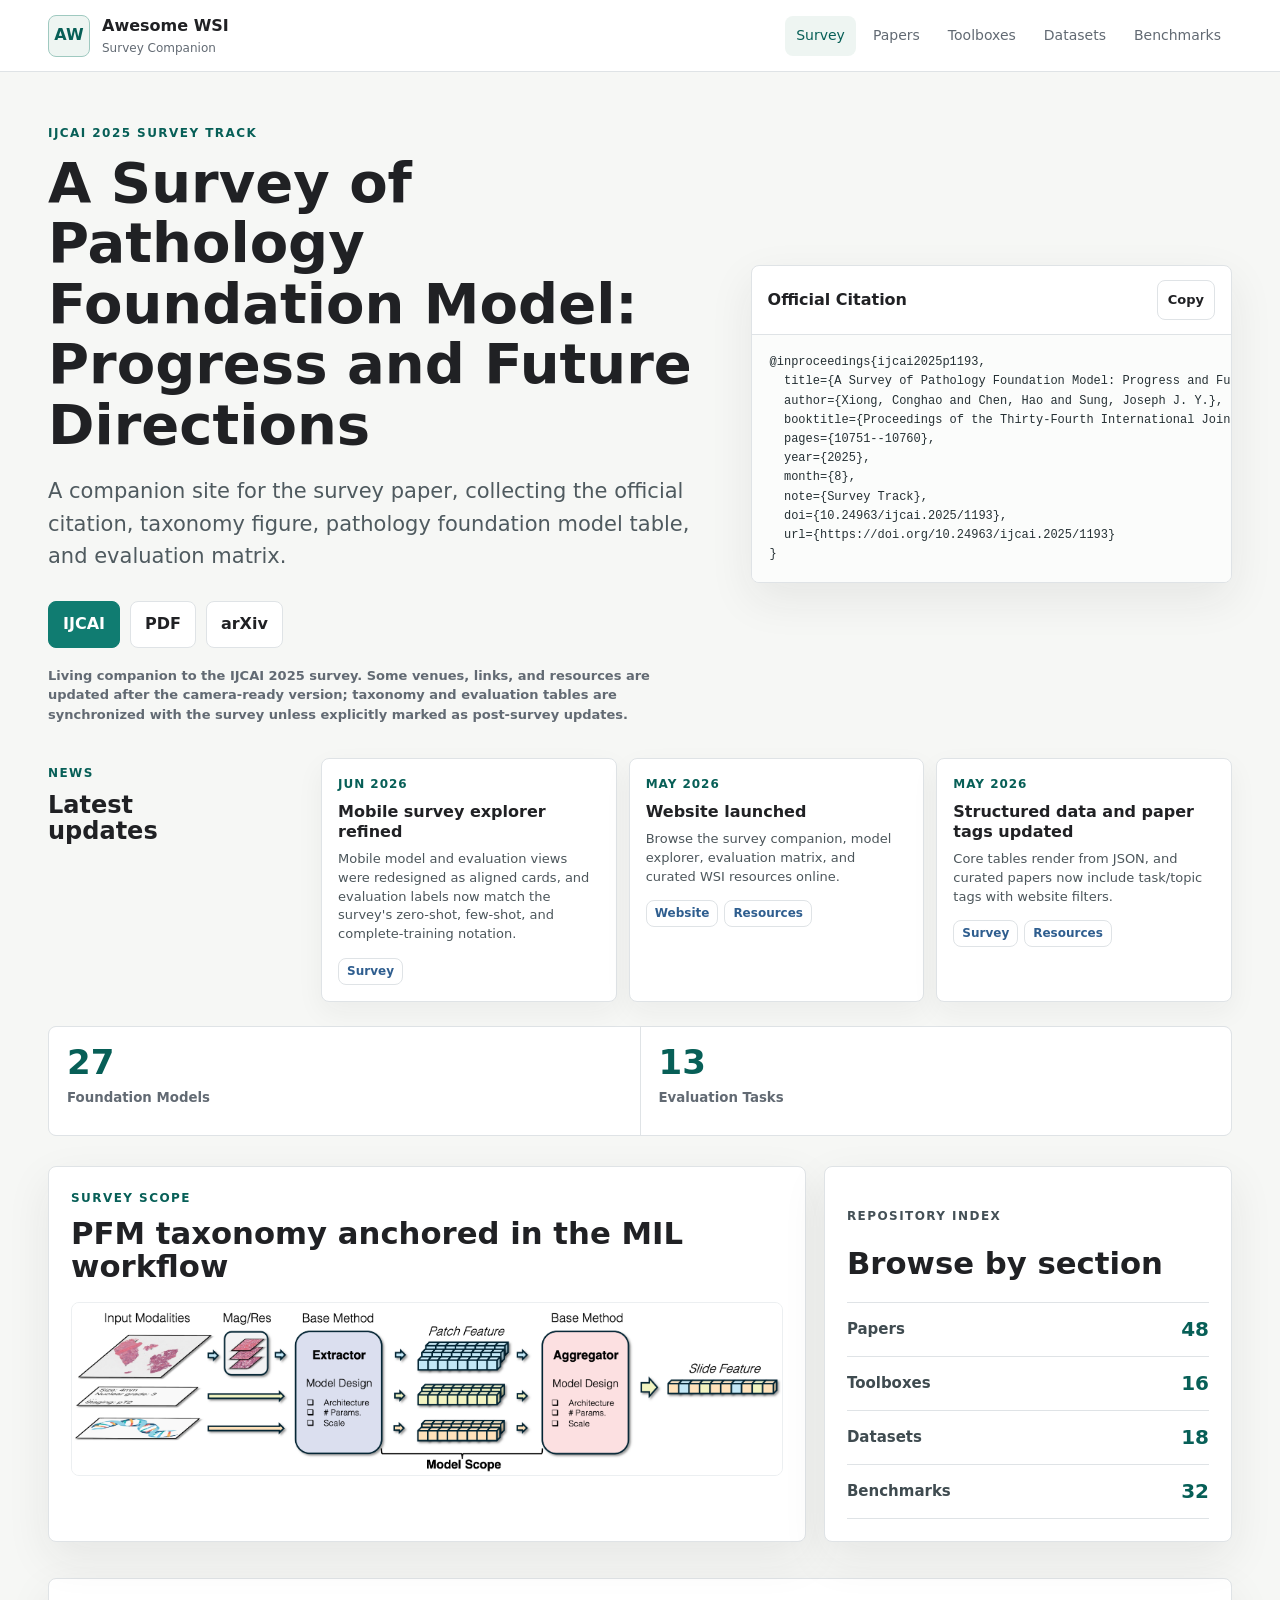
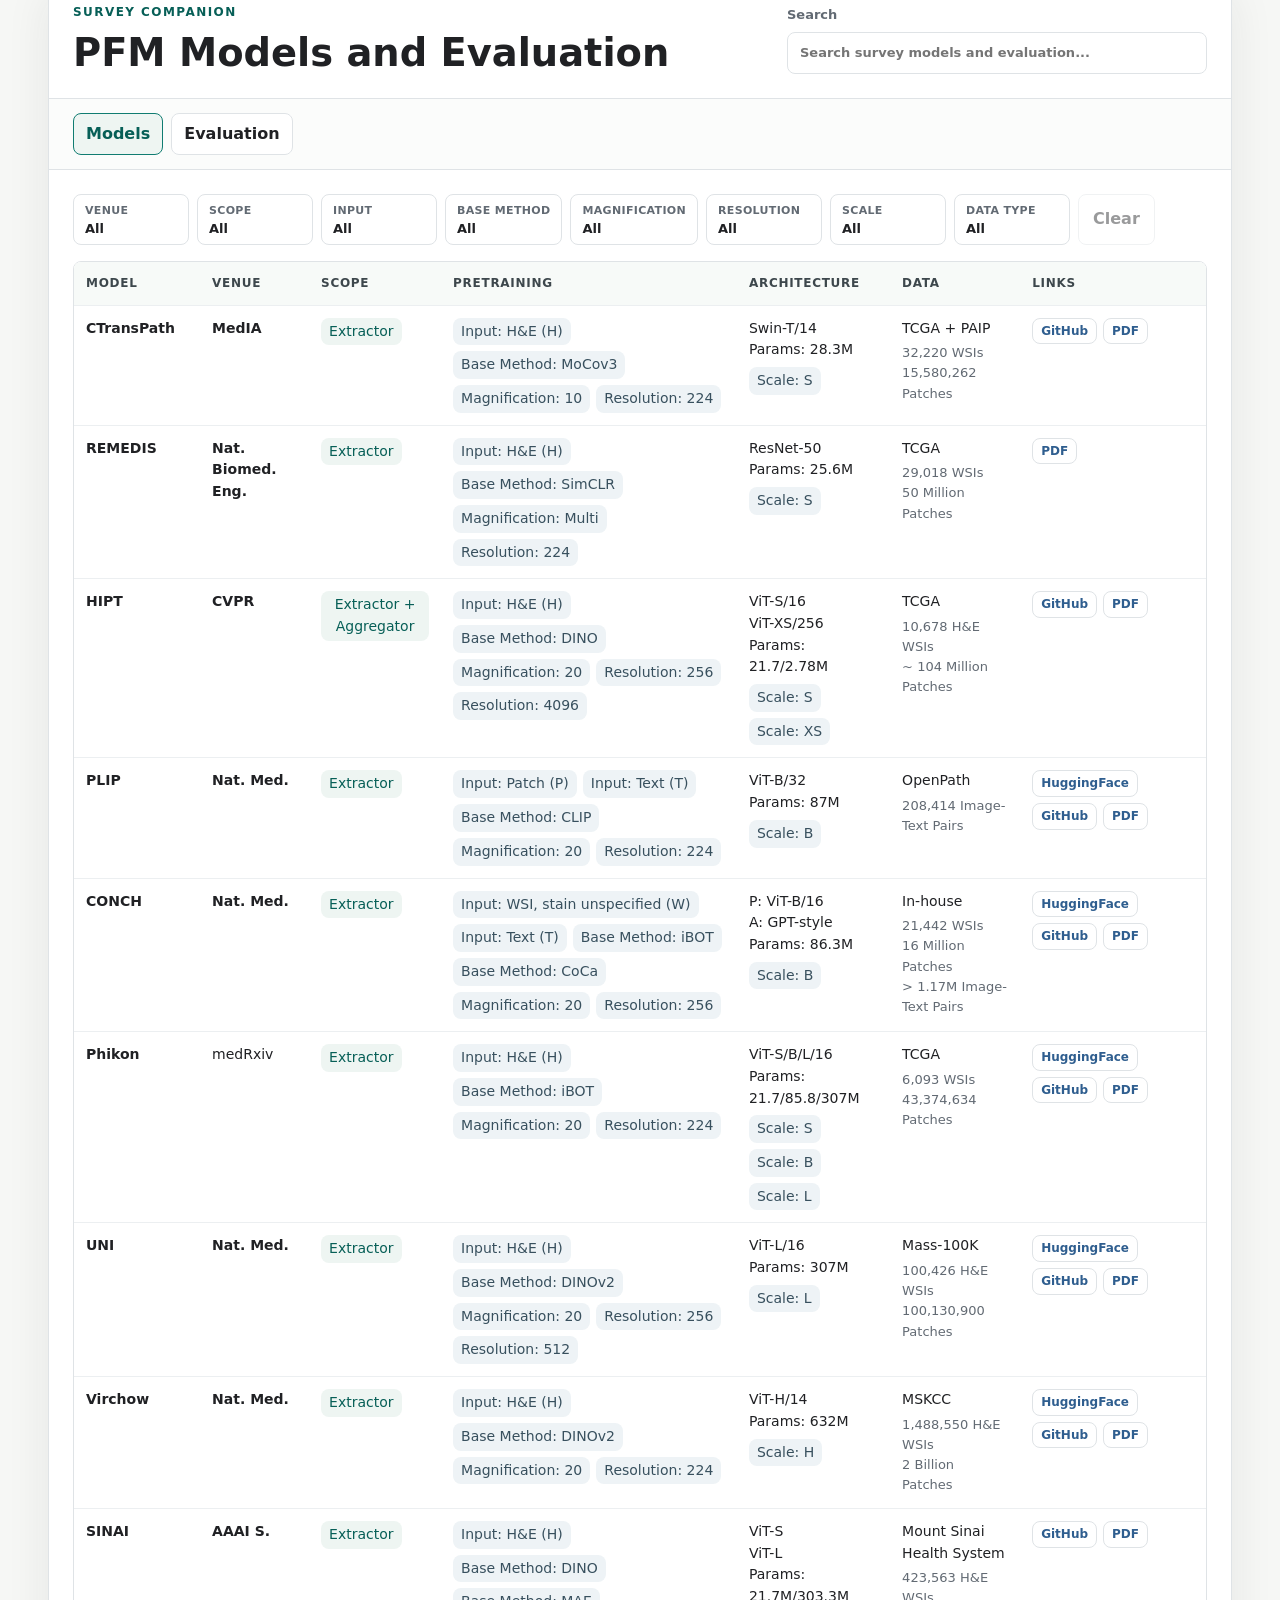
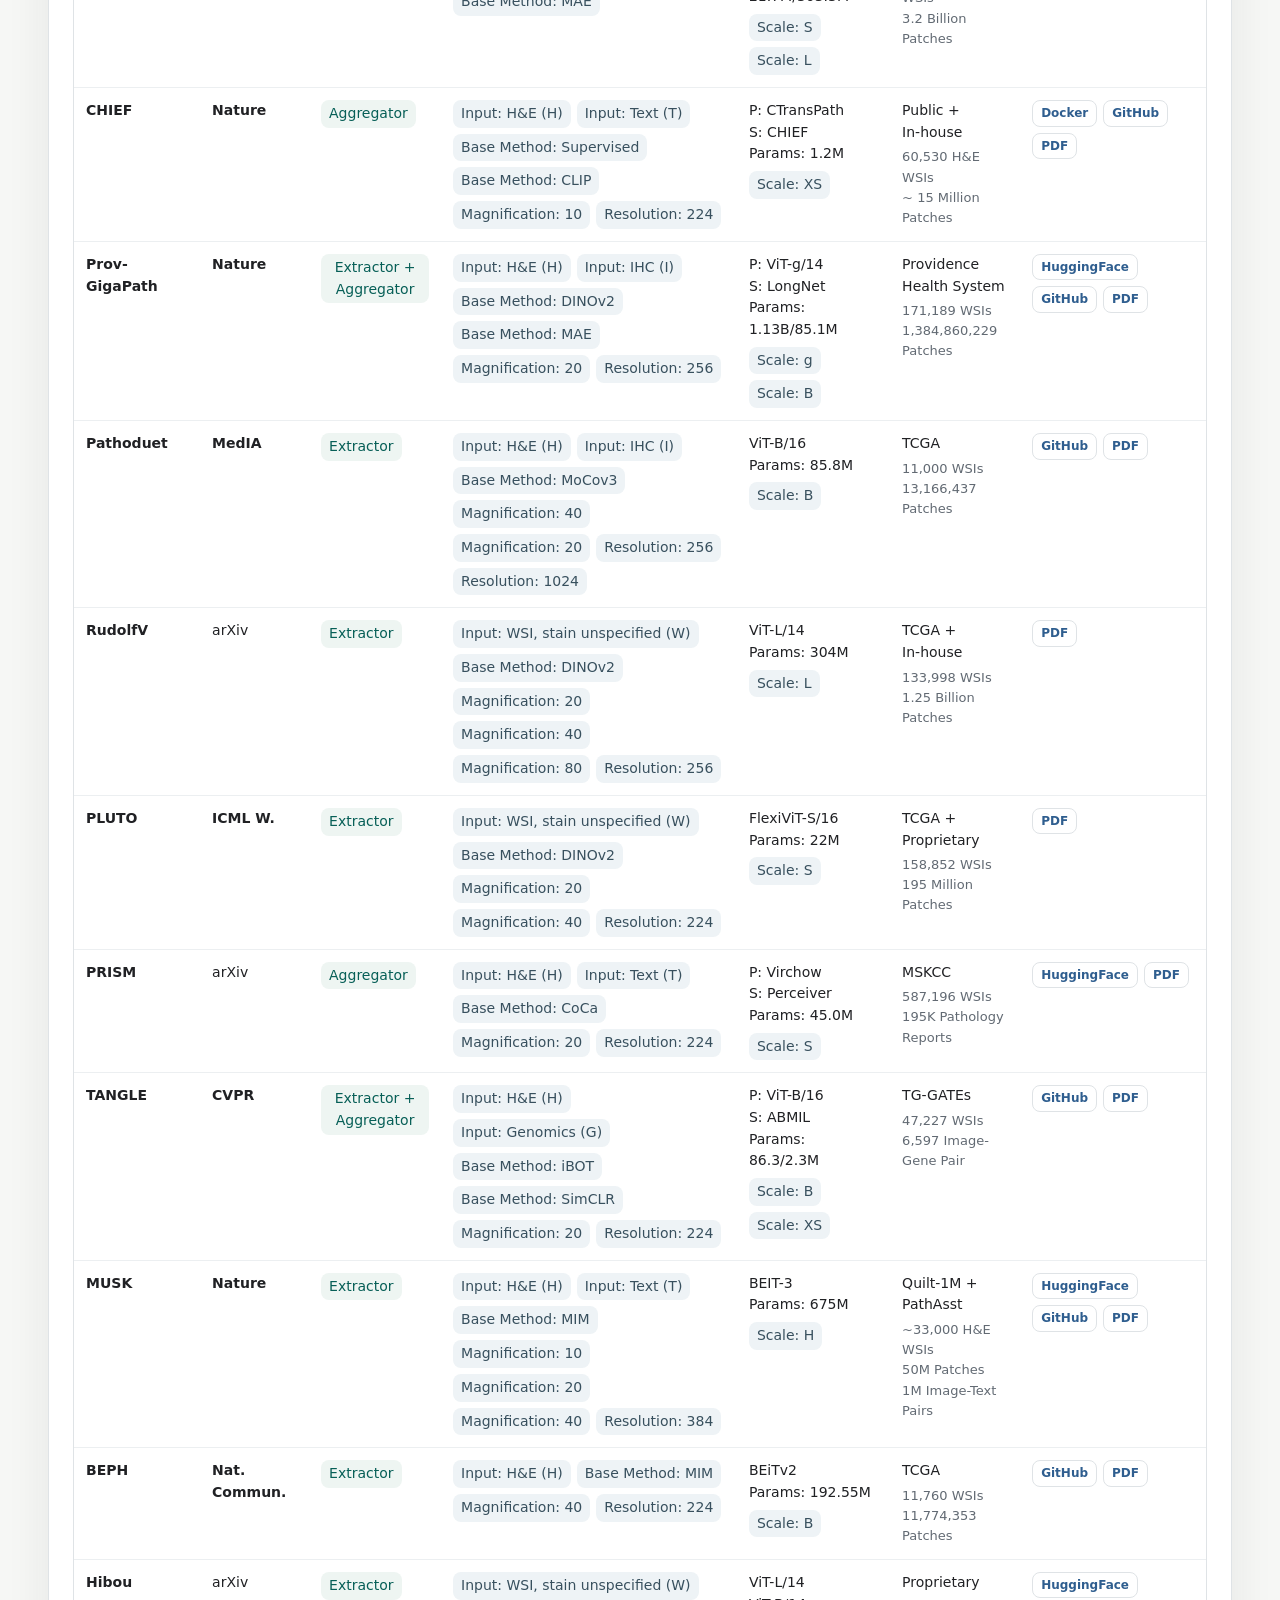
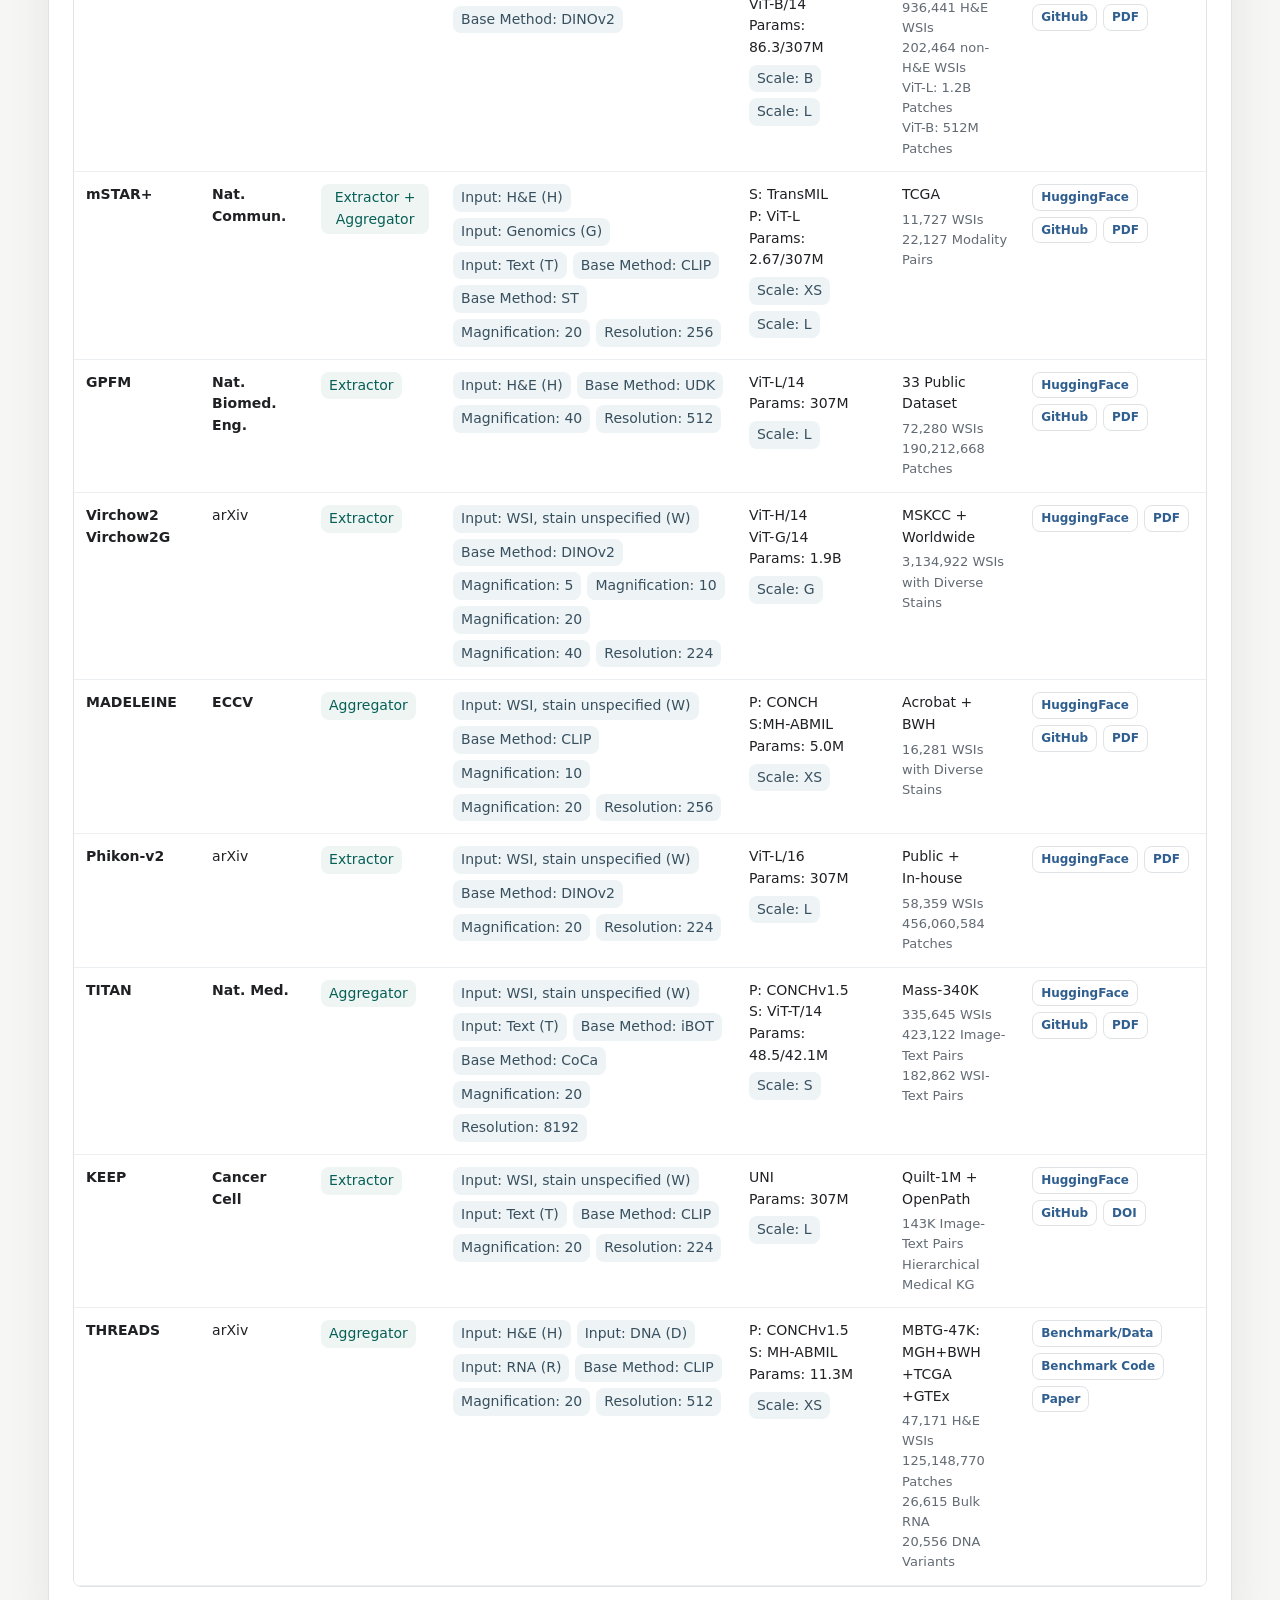
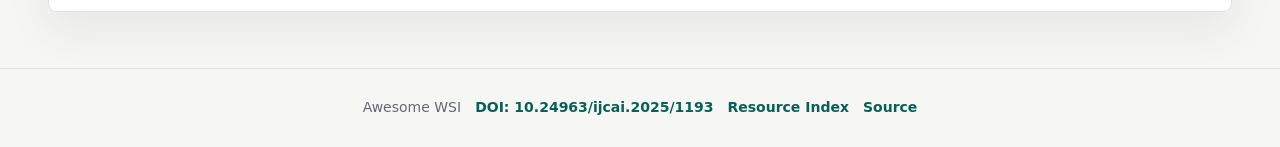
==== commit 0f2adb8d: "Synchronize taxonomy data with IJCAI survey" ====
--- a/index.html
+++ b/index.html
@@ -27,6 +27,11 @@
         <a href="resources.html#benchmarks">Benchmarks</a>
       </nav>
     </header>
+    <noscript>
+      <div class="load-error">
+        This website renders the structured tables from JSON. Enable JavaScript or use README.md for the static tables.
+      </div>
+    </noscript>
 
     <main>
       <section class="hero" id="survey">
@@ -42,6 +47,11 @@
             <a class="button" href="https://www.ijcai.org/proceedings/2025/1193.pdf" target="_blank" rel="noreferrer">PDF</a>
             <a class="button" href="https://arxiv.org/abs/2504.04045" target="_blank" rel="noreferrer">arXiv</a>
           </div>
+          <p class="policy-note">
+            Living companion to the IJCAI 2025 survey. Some venues, links, and resources are updated after the
+            camera-ready version; taxonomy and evaluation tables are synchronized with the survey unless explicitly
+            marked as post-survey updates.
+          </p>
         </div>
         <div class="survey-panel" aria-label="Survey citation">
           <div class="panel-heading">
--- a/assets/styles.css
+++ b/assets/styles.css
@@ -173,6 +173,15 @@
   font-size: clamp(17px, 1.8vw, 21px);
 }
 
+.policy-note {
+  max-width: 760px;
+  margin: 18px 0 0;
+  color: var(--muted);
+  font-size: 13px;
+  font-weight: 750;
+  line-height: 1.5;
+}
+
 .action-row {
   display: flex;
   flex-wrap: wrap;
@@ -744,6 +753,47 @@
   font-size: 13px;
 }
 
+.evaluation-group-cell {
+  display: none;
+}
+
+@media (min-width: 761px) {
+  #evaluationTable th,
+  #evaluationTable td {
+    text-align: center;
+    vertical-align: middle;
+  }
+
+  #evaluationTable .evaluation-model-header,
+  #evaluationTable tbody td:first-child {
+    text-align: left;
+  }
+
+  #evaluationTable .evaluation-group-header {
+    border-left: 1px solid var(--line);
+    border-bottom: 1px solid var(--line);
+    text-align: center;
+  }
+
+  #evaluationTable .evaluation-task-header {
+    text-align: center;
+  }
+
+  #evaluationTable .evaluation-group-start {
+    border-left: 1px solid var(--line);
+  }
+
+  #evaluationTable thead tr:first-child th {
+    padding-top: 14px;
+    padding-bottom: 14px;
+  }
+
+  #evaluationTable thead tr:nth-child(2) th {
+    padding-top: 10px;
+    padding-bottom: 10px;
+  }
+}
+
 .model-name {
   font-weight: 850;
 }
@@ -829,7 +879,7 @@
   color: #57478c;
 }
 
-.score-pill.finetune {
+.score-pill.few-shot {
   background: #f7efe5;
   color: var(--amber);
 }
@@ -998,6 +1048,17 @@
   background: #fff7ef;
   color: #6f3c12;
   font-weight: 700;
+}
+
+.load-warning {
+  margin: 12px clamp(16px, 4vw, 48px);
+  padding: 12px 14px;
+  border: 1px solid #d7c68b;
+  border-radius: var(--radius);
+  background: #fffbea;
+  color: #63500d;
+  font-size: 14px;
+  font-weight: 750;
 }
 
 .sr-status {
@@ -1353,8 +1414,145 @@
     font-size: 11px;
   }
 
+  .evaluation-table-wrap {
+    overflow: visible;
+    border: 0;
+    border-radius: 0;
+  }
+
+  #evaluationTable {
+    min-width: 0;
+    border-collapse: separate;
+    background: transparent;
+    font-size: 13px;
+  }
+
+  #evaluationTable,
+  #evaluationTable tbody,
+  #evaluationTable tr,
+  #evaluationTable td {
+    display: block;
+    width: 100%;
+  }
+
+  #evaluationTable thead {
+    display: none;
+  }
+
+  #evaluationTable tbody {
+    display: grid;
+    gap: 10px;
+  }
+
+  #evaluationTable tr {
+    display: grid;
+    grid-template-columns: repeat(2, minmax(0, 1fr));
+    column-gap: 10px;
+    row-gap: 0;
+    padding: 10px 12px;
+    border: 1px solid var(--line);
+    border-radius: var(--radius);
+    background: var(--paper);
+    box-shadow: 0 8px 20px rgba(32, 33, 36, 0.05);
+  }
+
+  #evaluationTable td {
+    display: grid;
+    justify-items: center;
+    gap: 4px;
+    min-width: 0;
+    padding: 7px 0;
+    border-bottom: 0;
+    text-align: center;
+  }
+
+  #evaluationTable td[data-label="Model"] {
+    grid-column: 1 / -1;
+    justify-items: start;
+    padding-top: 0;
+    padding-bottom: 8px;
+    border-bottom: 1px solid var(--soft-line);
+    text-align: left;
+  }
+
+  #evaluationTable td[data-label="Model"]::before {
+    display: none;
+  }
+
+  #evaluationTable .evaluation-group-cell {
+    grid-column: 1 / -1;
+    display: flex;
+    align-items: center;
+    justify-content: center;
+    min-height: 28px;
+    margin-top: 8px;
+    padding: 9px 0 3px;
+    border-top: 1px solid var(--soft-line);
+    color: var(--teal-dark);
+    font-size: 11px;
+    font-weight: 850;
+    letter-spacing: 0.08em;
+    line-height: 1.2;
+    text-align: center;
+    text-transform: uppercase;
+  }
+
+  #evaluationTable .evaluation-group-cell[data-group-index="0"] {
+    margin-top: 0;
+    border-top: 0;
+  }
+
+  #evaluationTable td[data-label]:not([data-label="Model"])::before {
+    content: attr(data-label);
+    color: var(--muted);
+    font-size: 10px;
+    font-weight: 850;
+    letter-spacing: 0.05em;
+    line-height: 1.2;
+    text-transform: uppercase;
+  }
+
+  #evaluationTable .model-name {
+    font-size: 18px;
+  }
+
+  #evaluationTable .score-pill {
+    min-width: 32px;
+  }
+
   h1 {
     font-size: clamp(30px, 10vw, 42px);
+  }
+}
+
+@media (min-width: 520px) and (max-width: 760px) {
+  #evaluationTable tr {
+    grid-template-columns: repeat(12, minmax(0, 1fr));
+  }
+
+  #evaluationTable td[data-label="Model"],
+  #evaluationTable .evaluation-group-cell {
+    grid-column: 1 / -1;
+  }
+
+  #evaluationTable td[data-label]:not([data-label="Model"]) {
+    grid-column: span 3;
+  }
+
+  #evaluationTable td[data-label]:not([data-label="Model"])::before {
+    width: 100%;
+    font-size: 9px;
+    letter-spacing: 0.035em;
+    text-align: center;
+    white-space: nowrap;
+  }
+
+  #evaluationTable td[data-label][data-task-count="3"] {
+    grid-column: span 4;
+  }
+
+  #evaluationTable td[data-label][data-task-count="2"] {
+    grid-column: span 6;
   }
 }
 
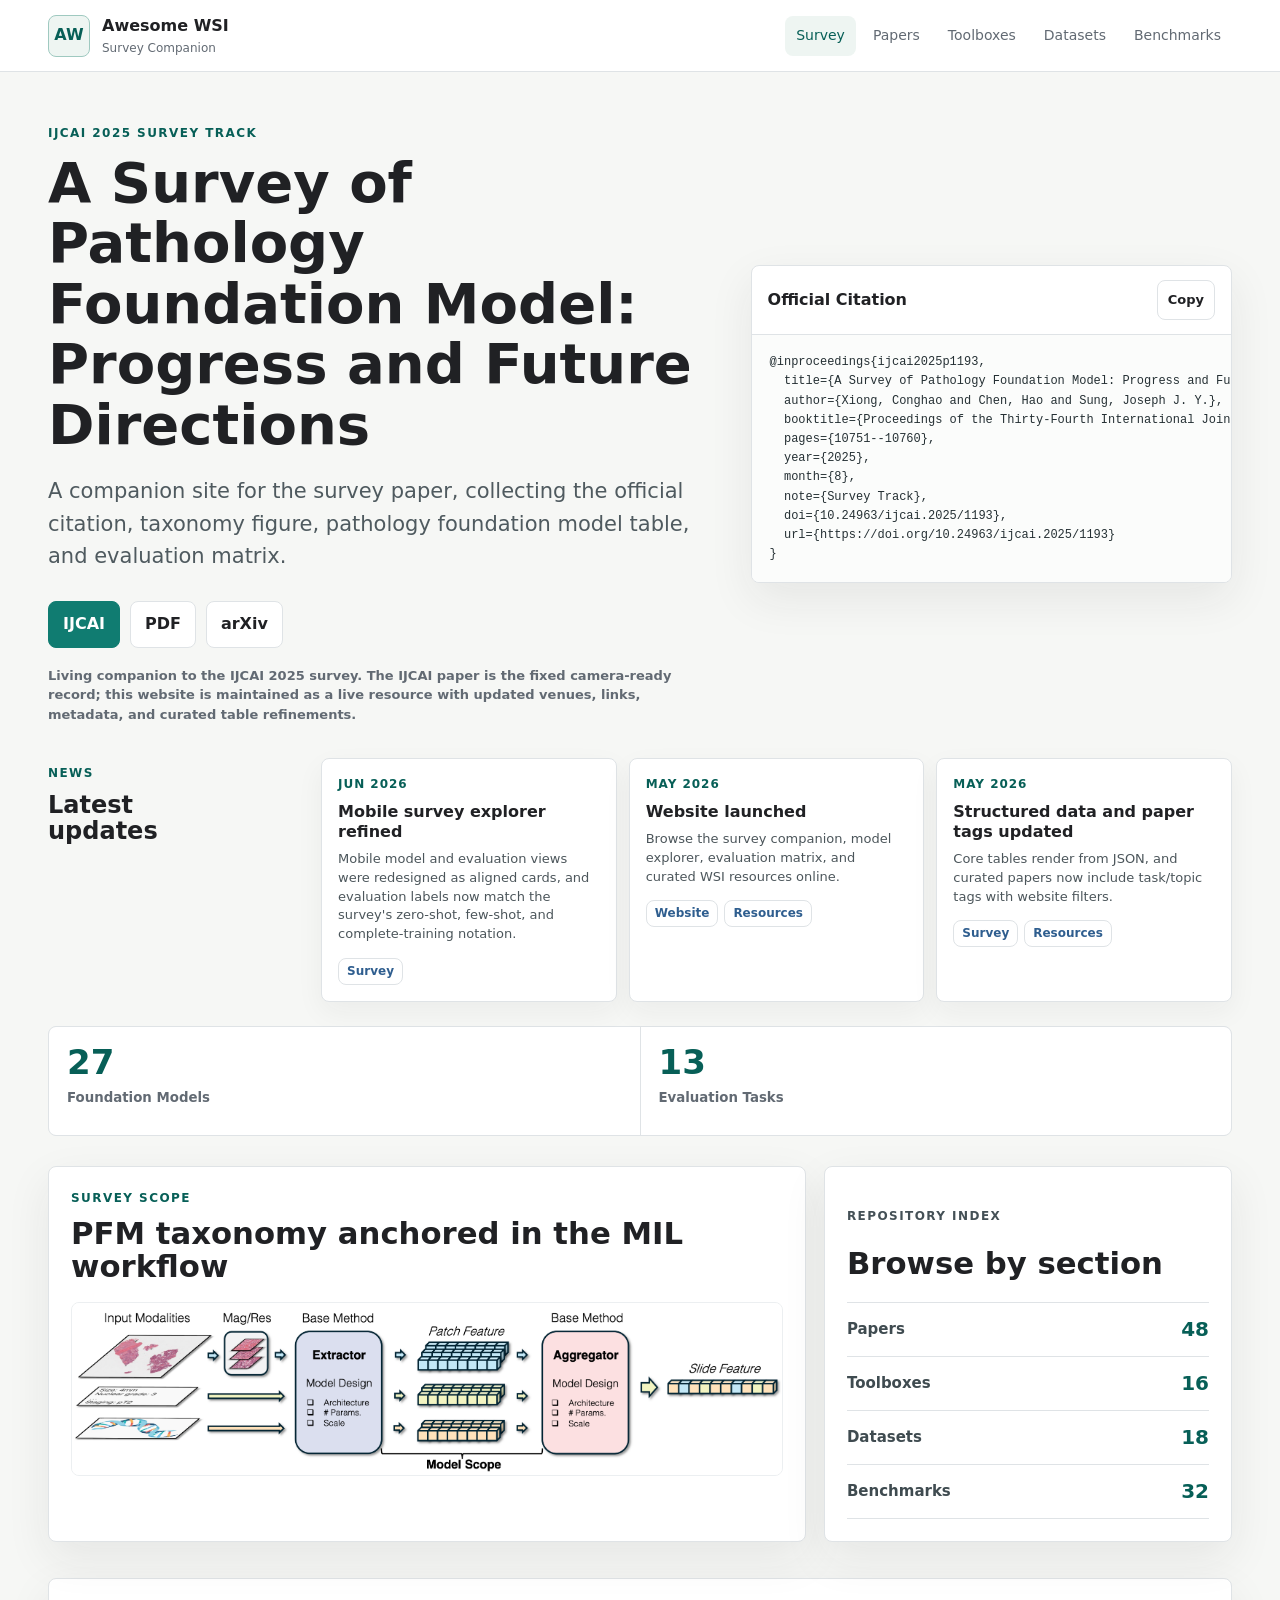
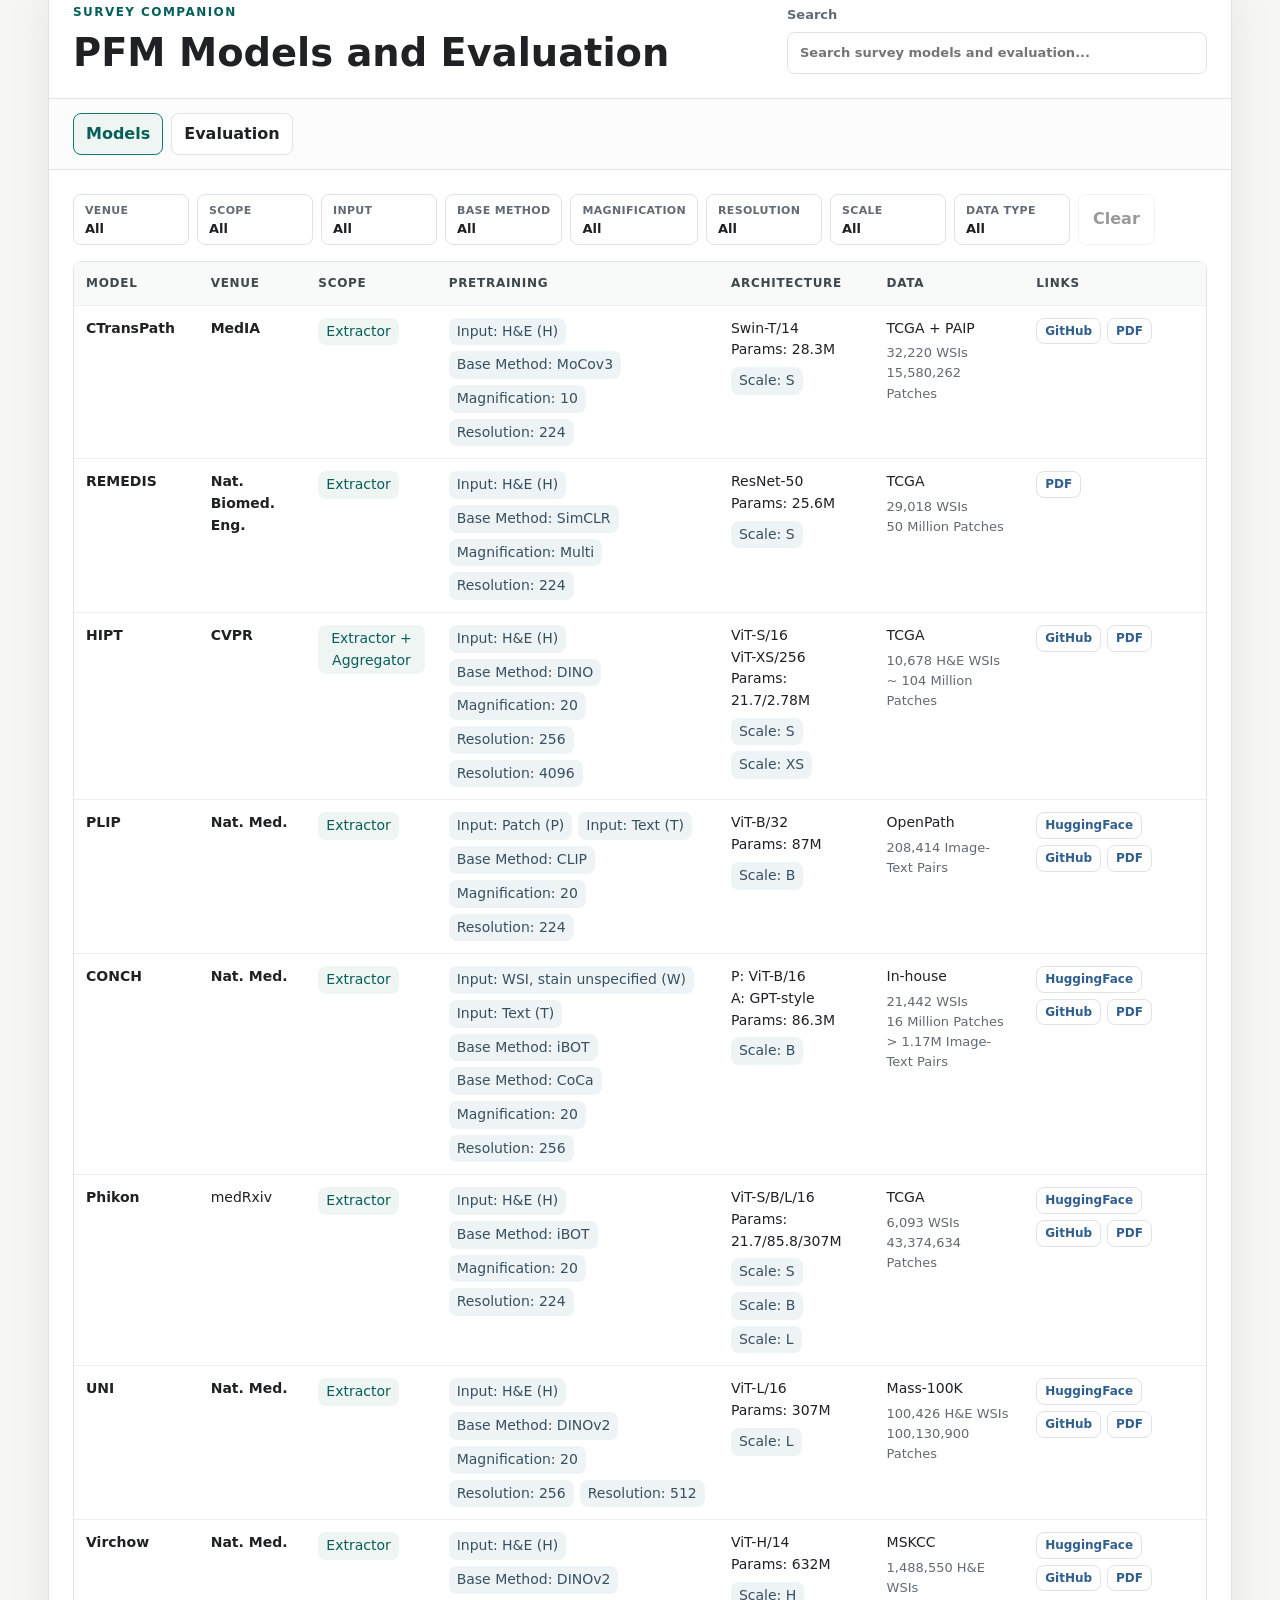
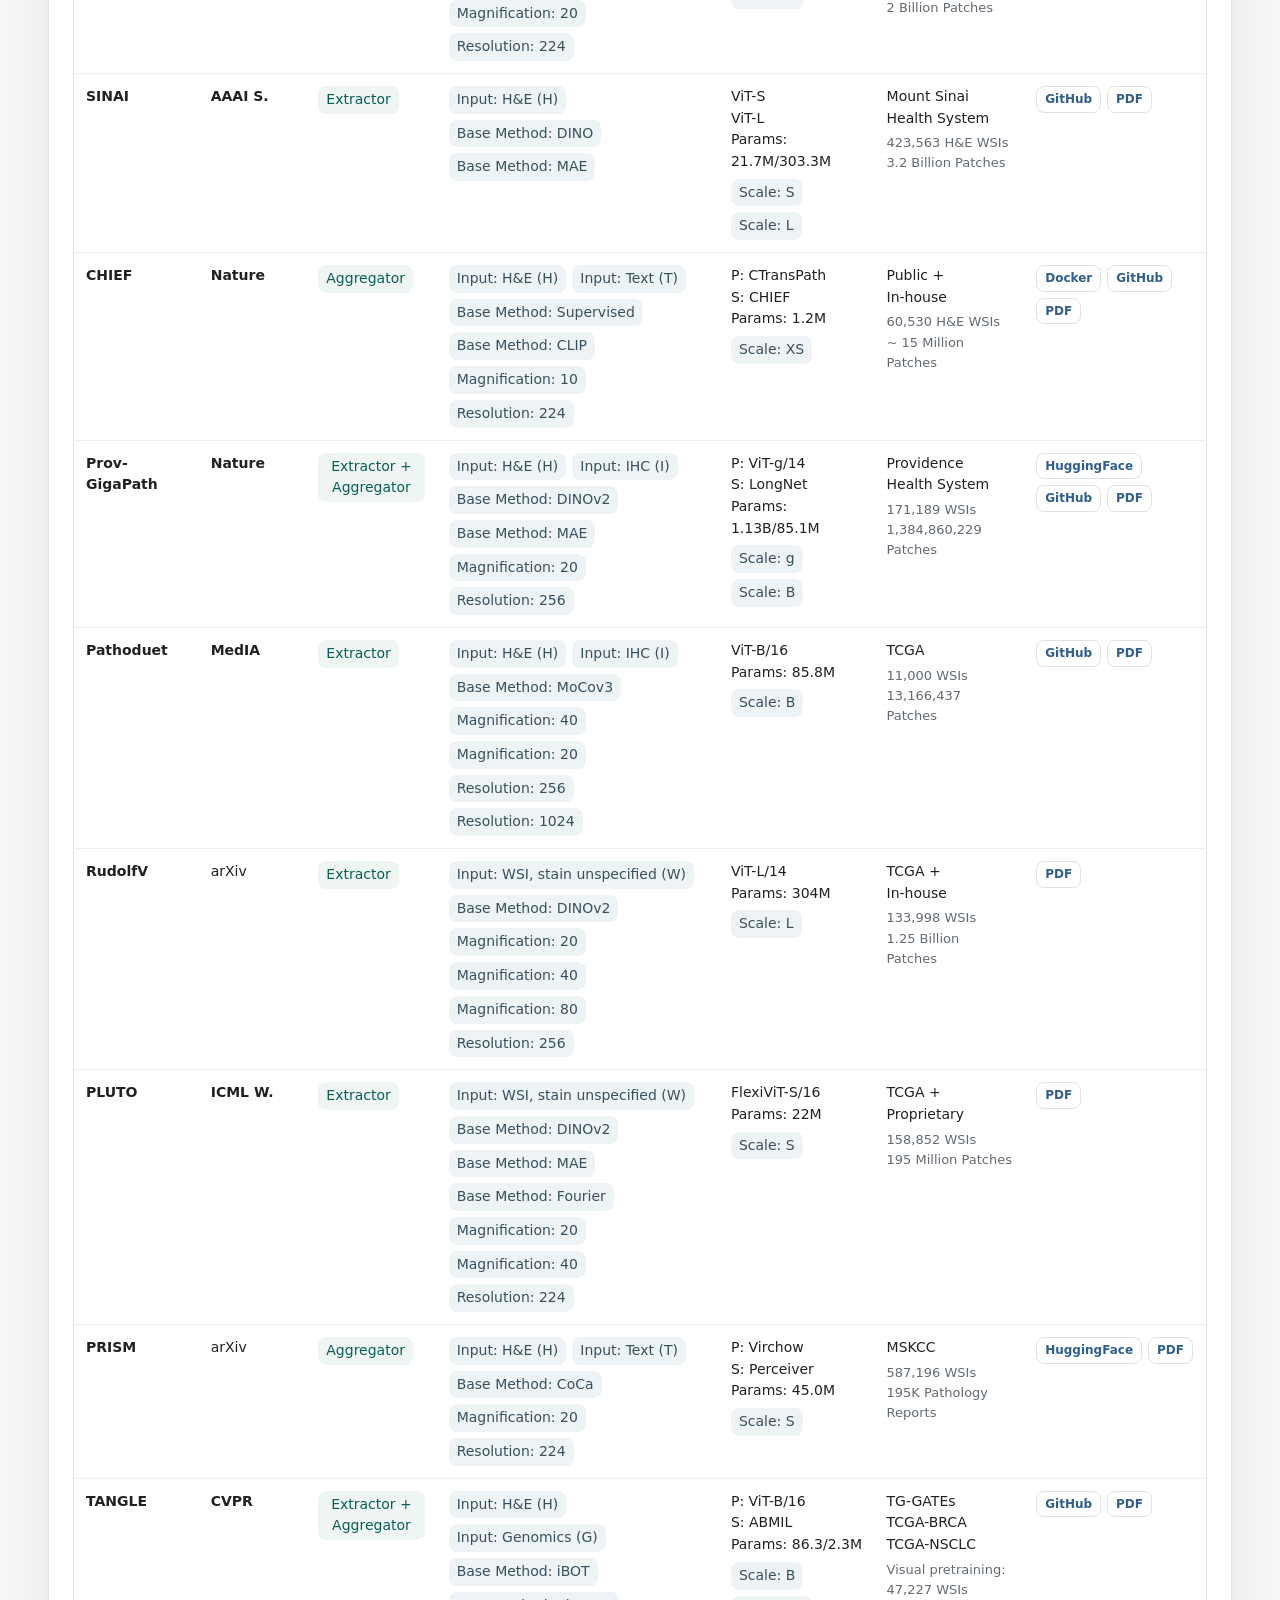
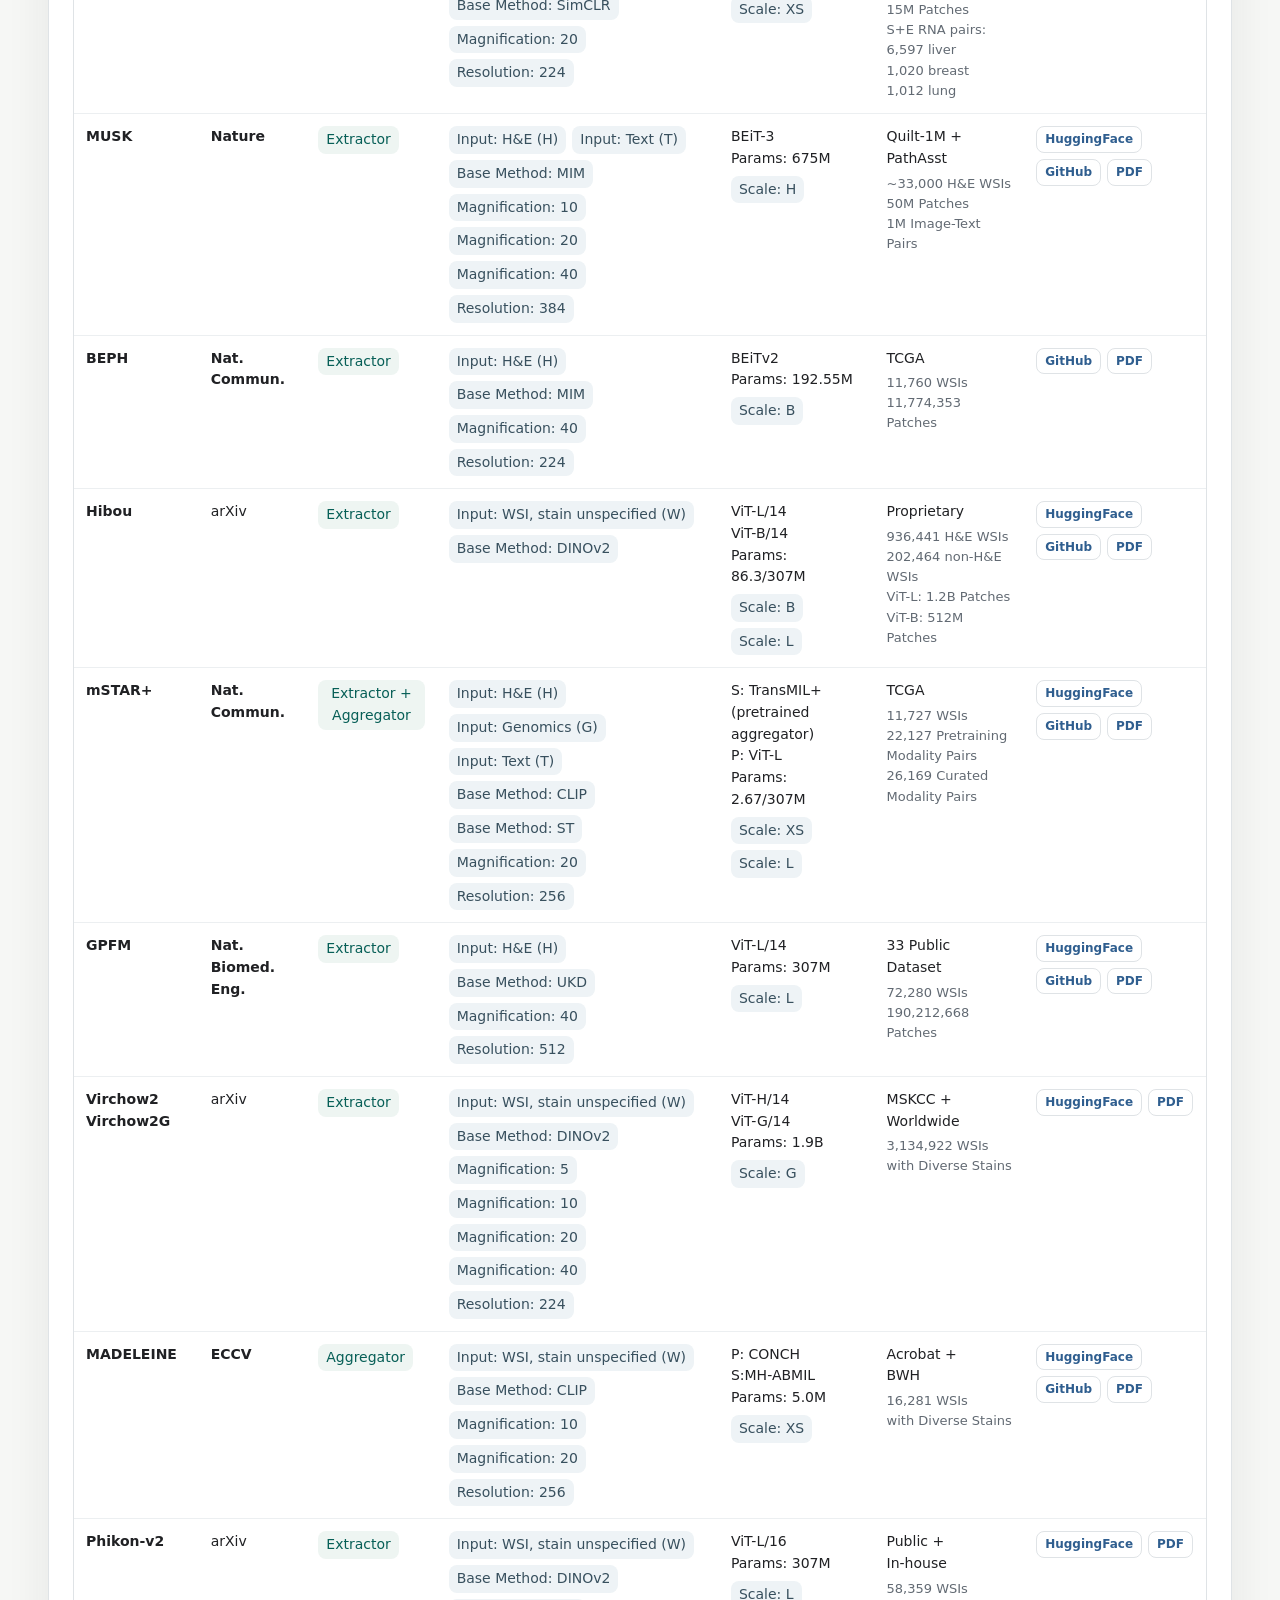
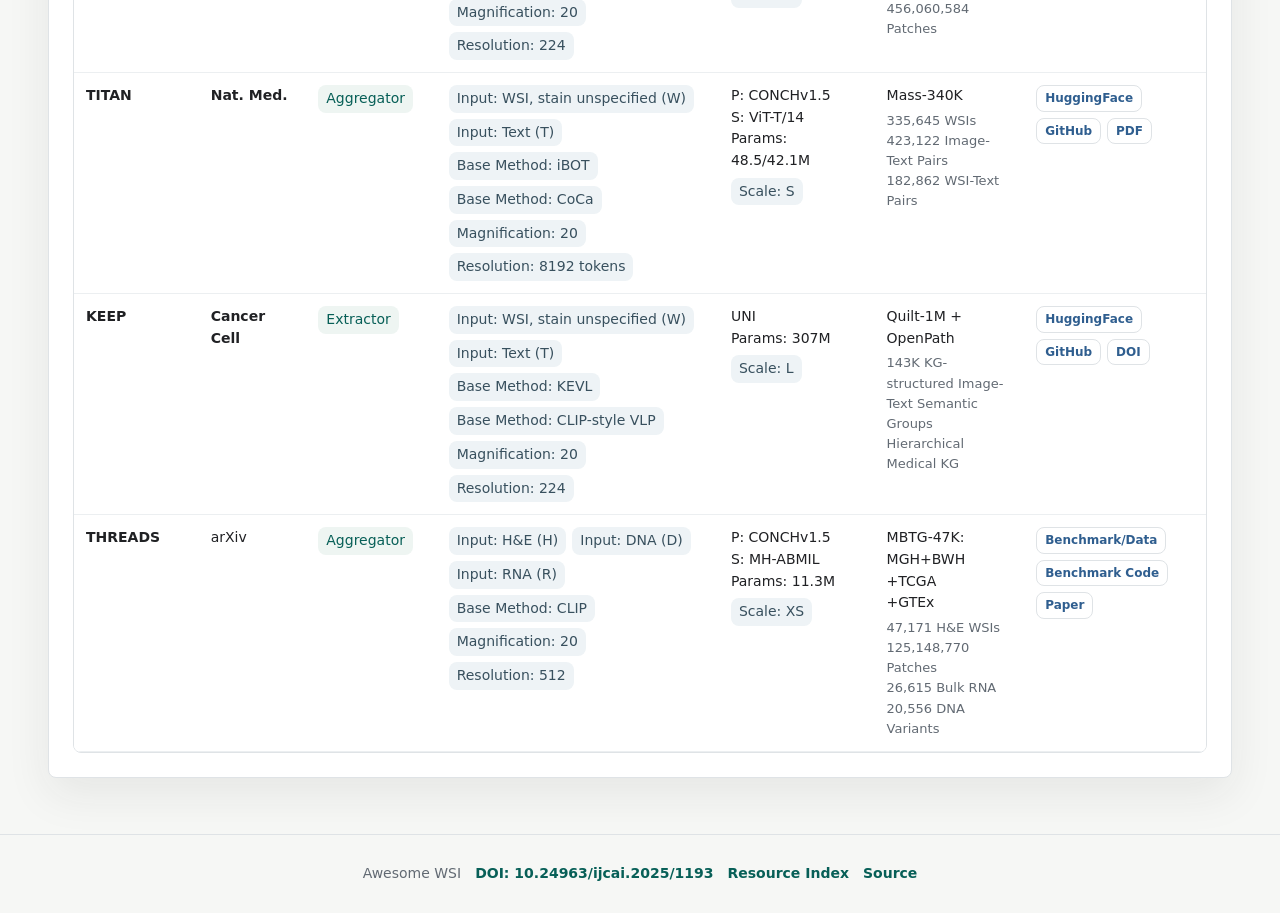
==== commit 01e75ab7: "Refine survey companion metadata" ====
--- a/index.html
+++ b/index.html
@@ -48,9 +48,8 @@
             <a class="button" href="https://arxiv.org/abs/2504.04045" target="_blank" rel="noreferrer">arXiv</a>
           </div>
           <p class="policy-note">
-            Living companion to the IJCAI 2025 survey. Some venues, links, and resources are updated after the
-            camera-ready version; taxonomy and evaluation tables are synchronized with the survey unless explicitly
-            marked as post-survey updates.
+            Living companion to the IJCAI 2025 survey. The IJCAI paper is the fixed camera-ready record; this website
+            is maintained as a live resource with updated venues, links, metadata, and curated table refinements.
           </p>
         </div>
         <div class="survey-panel" aria-label="Survey citation">
